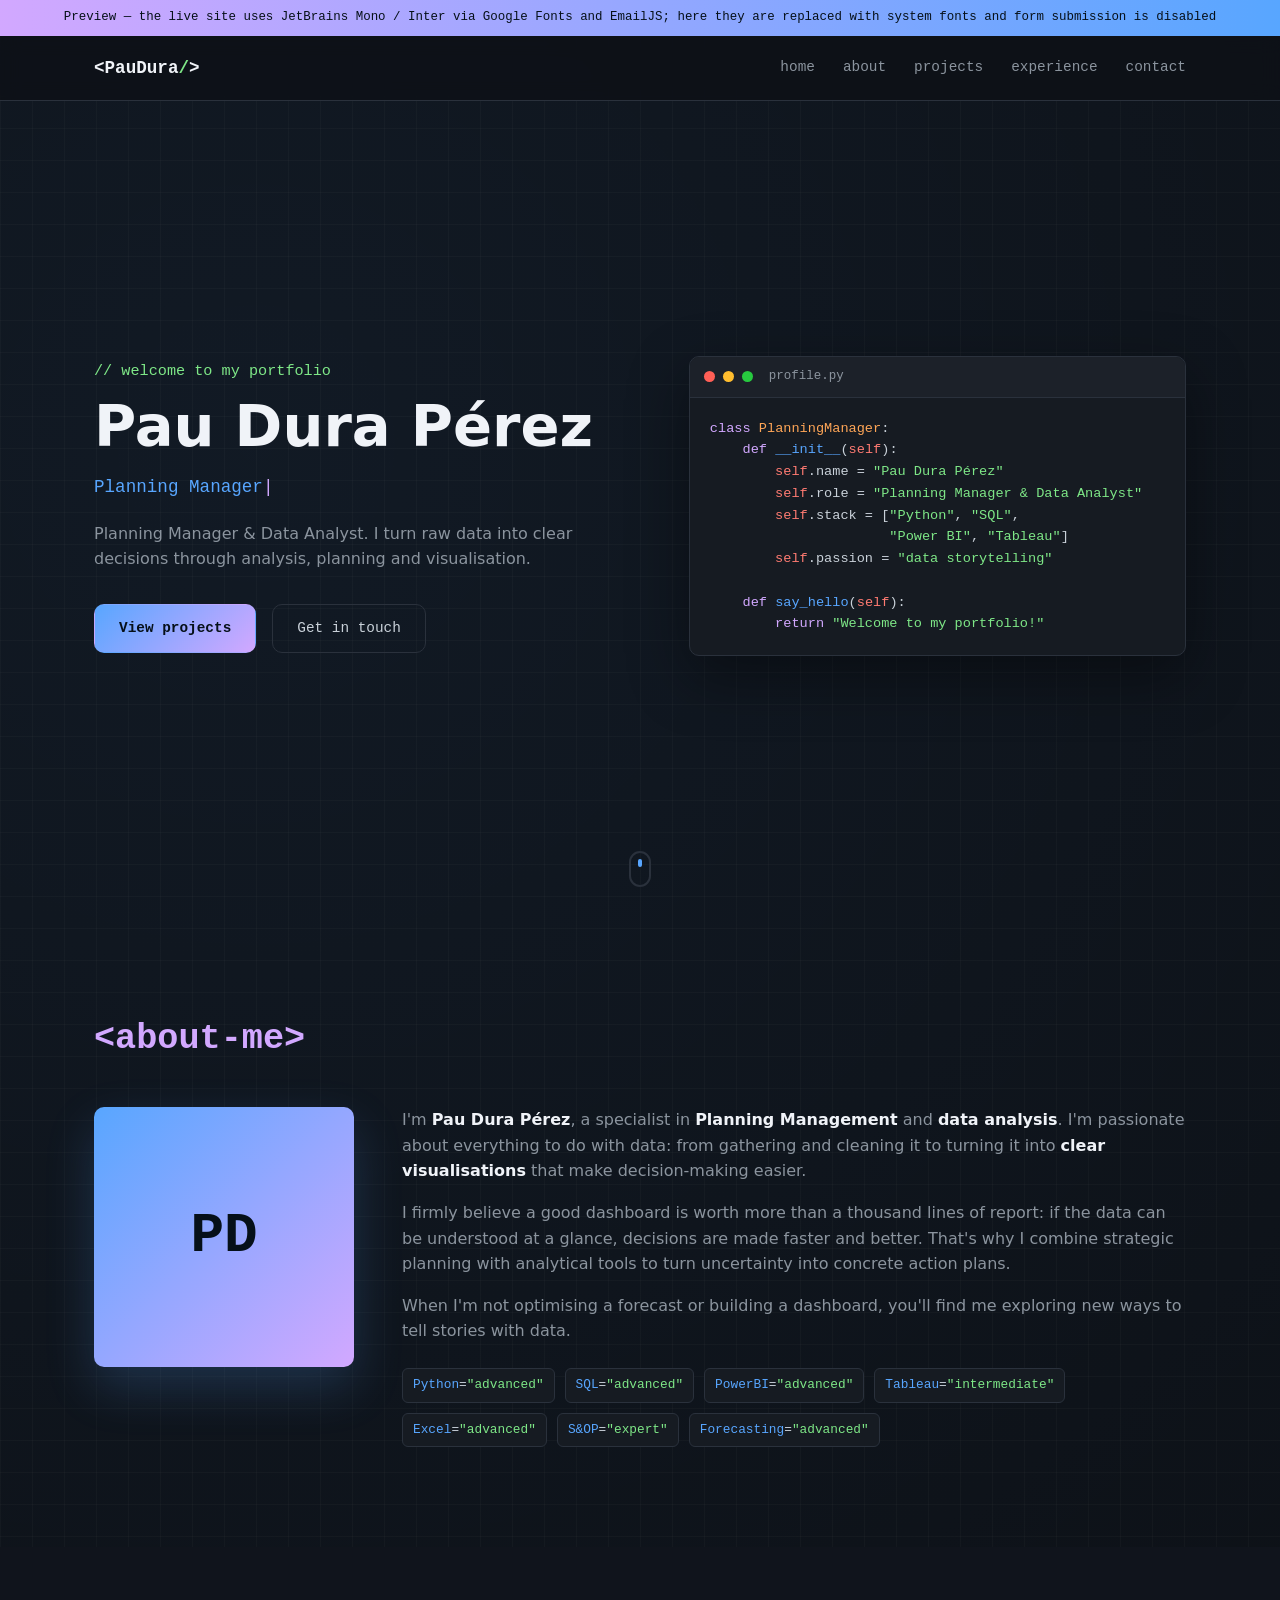
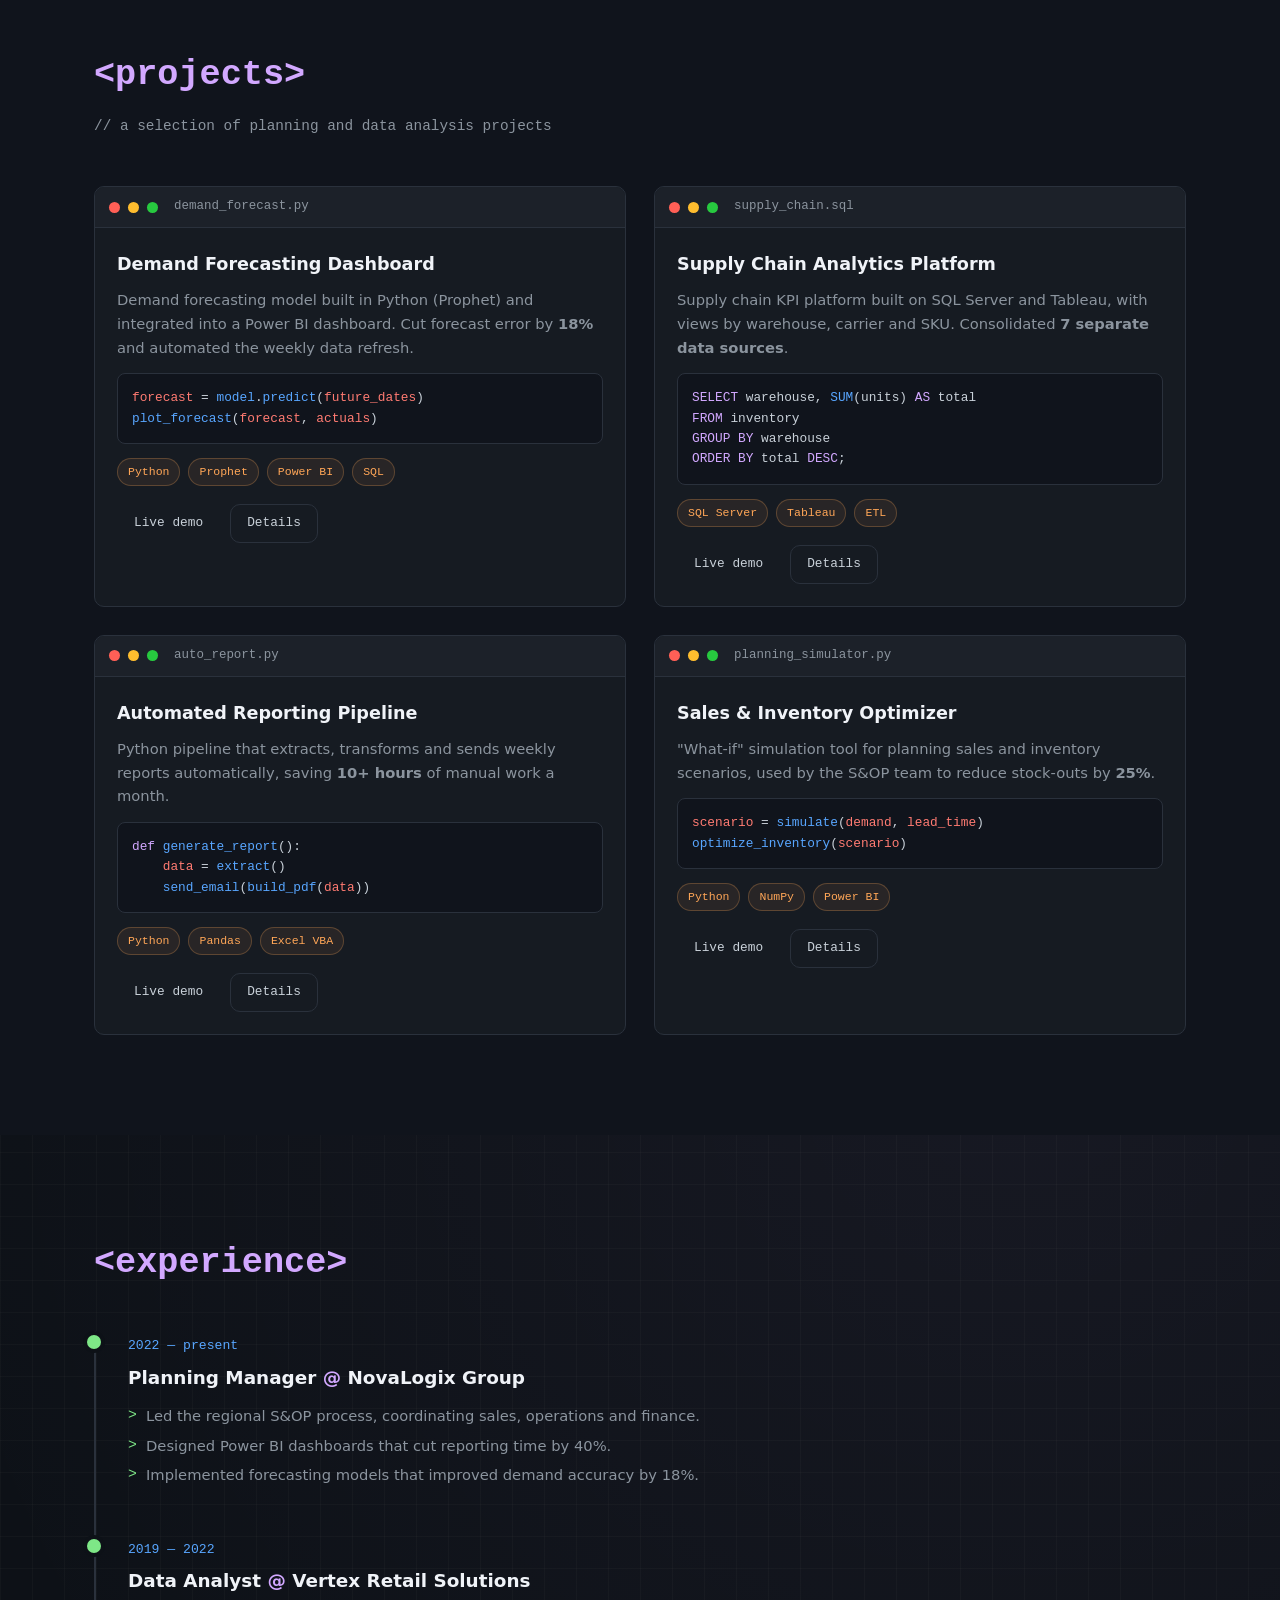
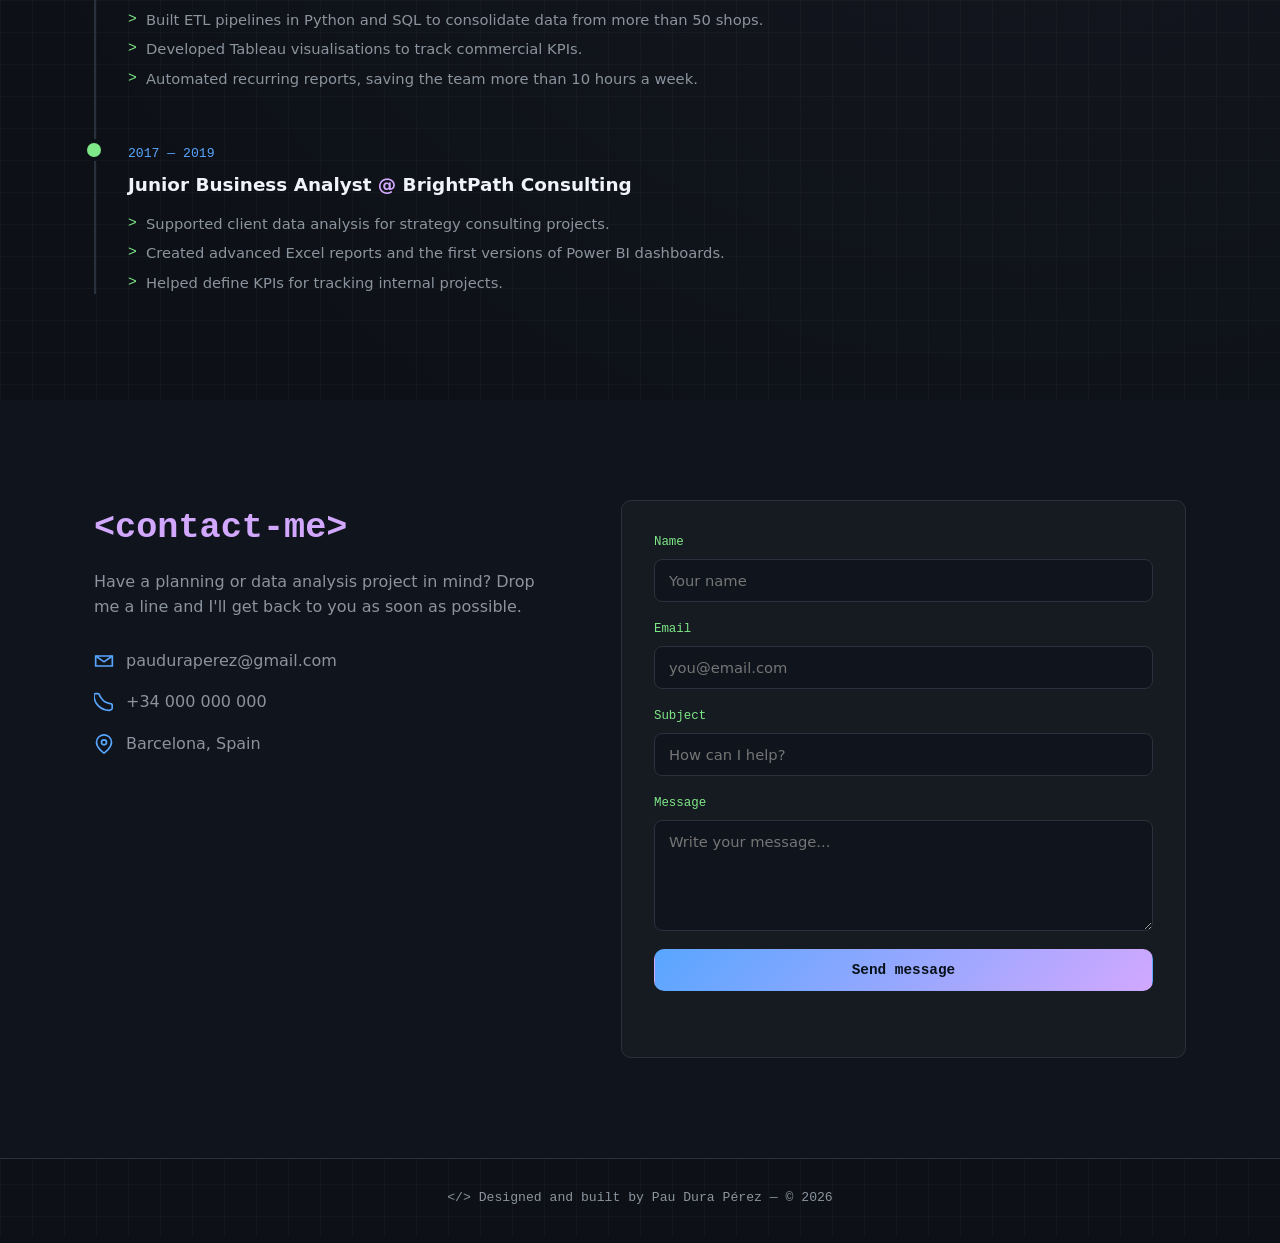
==== index.html @ 6ec95c71 "Primera versión del portfolio" ====
<!doctype html>
<html lang="en-GB">
<head>
<meta charset="utf-8">
<meta name="viewport" content="width=device-width, initial-scale=1.0">
<title>Pau Dura Pérez — Planning Manager & Data Analyst</title>
<link rel="stylesheet" href="styles.css">
</head>
<body>

<div class="preview-banner">Preview — the live site uses JetBrains Mono / Inter via Google Fonts and EmailJS; here they are replaced with system fonts and form submission is disabled</div>

<!-- NAV -->
<header class="navbar">
  <div class="container navbar__inner">
    <a href="#home" class="logo">&lt;PauDura<span class="accent">/</span>&gt;</a>
    <nav class="nav-links" id="navLinks">
      <a href="#home">home</a>
      <a href="#about">about</a>
      <a href="#projects">projects</a>
      <a href="#experience">experience</a>
      <a href="#contact">contact</a>
    </nav>
    <button class="nav-toggle" id="navToggle" aria-label="Open menu">
      <span></span><span></span><span></span>
    </button>
  </div>
</header>

<!-- HERO -->
<section id="home" class="hero">
  <div class="container hero__inner">
    <div class="hero__text">
      <p class="hero__pretitle">// welcome to my portfolio</p>
      <h1 class="hero__title">Pau Dura Pérez</h1>
      <p class="hero__subtitle">
        <span class="typed" id="typedText"></span><span class="cursor">|</span>
      </p>
      <p class="hero__description">
        Planning Manager &amp; Data Analyst. I turn raw data into clear decisions
        through analysis, planning and visualisation.
      </p>
      <div class="hero__cta">
        <a href="#projects" class="btn btn--primary">View projects</a>
        <a href="#contact" class="btn btn--ghost">Get in touch</a>
      </div>
    </div>

    <div class="hero__terminal">
      <div class="terminal">
        <div class="terminal__bar">
          <span class="dot dot--red"></span>
          <span class="dot dot--yellow"></span>
          <span class="dot dot--green"></span>
          <span class="terminal__title">profile.py</span>
        </div>
        <pre class="terminal__body"><code><span class="tok-key">class</span> <span class="tok-class">PlanningManager</span>:
    <span class="tok-key">def</span> <span class="tok-fn">__init__</span>(<span class="tok-var">self</span>):
        <span class="tok-var">self</span>.name = <span class="tok-str">"Pau Dura Pérez"</span>
        <span class="tok-var">self</span>.role = <span class="tok-str">"Planning Manager & Data Analyst"</span>
        <span class="tok-var">self</span>.stack = [<span class="tok-str">"Python"</span>, <span class="tok-str">"SQL"</span>,
                      <span class="tok-str">"Power BI"</span>, <span class="tok-str">"Tableau"</span>]
        <span class="tok-var">self</span>.passion = <span class="tok-str">"data storytelling"</span>

    <span class="tok-key">def</span> <span class="tok-fn">say_hello</span>(<span class="tok-var">self</span>):
        <span class="tok-key">return</span> <span class="tok-str">"Welcome to my portfolio!"</span></code></pre>
      </div>
    </div>
  </div>
  <a href="#about" class="scroll-hint" aria-label="Scroll down">
    <span></span>
  </a>
</section>

<!-- ABOUT -->
<section id="about" class="section">
  <div class="container">
    <h2 class="section__title"><span class="tag">&lt;about-me&gt;</span></h2>

    <div class="about__grid">
      <div class="about__avatar">
        <div class="avatar-card">
          <span class="avatar-initials">PD</span>
        </div>
      </div>

      <div class="about__content">
        <p>
          I'm <strong>Pau Dura Pérez</strong>, a specialist in <strong>Planning Management</strong> and
          <strong>data analysis</strong>. I'm passionate about everything to do with data: from
          gathering and cleaning it to turning it into <strong>clear visualisations</strong>
          that make decision-making easier.
        </p>
        <p>
          I firmly believe a good dashboard is worth more than a thousand lines of report: if the data
          can be understood at a glance, decisions are made faster and better. That's why I combine
          strategic planning with analytical tools to turn uncertainty into
          concrete action plans.
        </p>
        <p>
          When I'm not optimising a forecast or building a dashboard, you'll find me
          exploring new ways to tell stories with data.
        </p>

        <div class="skills">
          <span class="skill-tag"><span class="skill-key">Python</span>=<span class="skill-val">"advanced"</span></span>
          <span class="skill-tag"><span class="skill-key">SQL</span>=<span class="skill-val">"advanced"</span></span>
          <span class="skill-tag"><span class="skill-key">PowerBI</span>=<span class="skill-val">"advanced"</span></span>
          <span class="skill-tag"><span class="skill-key">Tableau</span>=<span class="skill-val">"intermediate"</span></span>
          <span class="skill-tag"><span class="skill-key">Excel</span>=<span class="skill-val">"advanced"</span></span>
          <span class="skill-tag"><span class="skill-key">S&amp;OP</span>=<span class="skill-val">"expert"</span></span>
          <span class="skill-tag"><span class="skill-key">Forecasting</span>=<span class="skill-val">"advanced"</span></span>
        </div>
      </div>
    </div>
  </div>
</section>

<!-- PROJECTS -->
<section id="projects" class="section section--alt">
  <div class="container">
    <h2 class="section__title"><span class="tag">&lt;projects&gt;</span></h2>
    <p class="section__subtitle">// a selection of planning and data analysis projects</p>

    <div class="projects__grid">

      <article class="project-card">
        <div class="terminal__bar">
          <span class="dot dot--red"></span><span class="dot dot--yellow"></span><span class="dot dot--green"></span>
          <span class="terminal__title">demand_forecast.py</span>
        </div>
        <div class="project-card__body">
          <h3>Demand Forecasting Dashboard</h3>
          <p>
            Demand forecasting model built in Python (Prophet) and integrated into a Power BI dashboard.
            Cut forecast error by <strong>18%</strong> and automated the weekly data refresh.
          </p>
          <pre class="code-snippet"><code><span class="tok-var">forecast</span> = <span class="tok-fn">model</span>.<span class="tok-fn">predict</span>(<span class="tok-var">future_dates</span>)
<span class="tok-fn">plot_forecast</span>(<span class="tok-var">forecast</span>, <span class="tok-var">actuals</span>)</code></pre>
          <div class="tech-tags">
            <span>Python</span><span>Prophet</span><span>Power BI</span><span>SQL</span>
          </div>
          <div class="project-card__links">
            <a href="#" class="btn btn--small">Live demo</a>
            <a href="#" class="btn btn--small btn--ghost">Details</a>
          </div>
        </div>
      </article>

      <article class="project-card">
        <div class="terminal__bar">
          <span class="dot dot--red"></span><span class="dot dot--yellow"></span><span class="dot dot--green"></span>
          <span class="terminal__title">supply_chain.sql</span>
        </div>
        <div class="project-card__body">
          <h3>Supply Chain Analytics Platform</h3>
          <p>
            Supply chain KPI platform built on SQL Server and Tableau,
            with views by warehouse, carrier and SKU. Consolidated <strong>7 separate data sources</strong>.
          </p>
          <pre class="code-snippet"><code><span class="tok-key">SELECT</span> warehouse, <span class="tok-fn">SUM</span>(units) <span class="tok-key">AS</span> total
<span class="tok-key">FROM</span> inventory
<span class="tok-key">GROUP BY</span> warehouse
<span class="tok-key">ORDER BY</span> total <span class="tok-key">DESC</span>;</code></pre>
          <div class="tech-tags">
            <span>SQL Server</span><span>Tableau</span><span>ETL</span>
          </div>
          <div class="project-card__links">
            <a href="#" class="btn btn--small">Live demo</a>
            <a href="#" class="btn btn--small btn--ghost">Details</a>
          </div>
        </div>
      </article>

      <article class="project-card">
        <div class="terminal__bar">
          <span class="dot dot--red"></span><span class="dot dot--yellow"></span><span class="dot dot--green"></span>
          <span class="terminal__title">auto_report.py</span>
        </div>
        <div class="project-card__body">
          <h3>Automated Reporting Pipeline</h3>
          <p>
            Python pipeline that extracts, transforms and sends weekly reports automatically,
            saving <strong>10+ hours</strong> of manual work a month.
          </p>
          <pre class="code-snippet"><code><span class="tok-key">def</span> <span class="tok-fn">generate_report</span>():
    <span class="tok-var">data</span> = <span class="tok-fn">extract</span>()
    <span class="tok-fn">send_email</span>(<span class="tok-fn">build_pdf</span>(<span class="tok-var">data</span>))</code></pre>
          <div class="tech-tags">
            <span>Python</span><span>Pandas</span><span>Excel VBA</span>
          </div>
          <div class="project-card__links">
            <a href="#" class="btn btn--small">Live demo</a>
            <a href="#" class="btn btn--small btn--ghost">Details</a>
          </div>
        </div>
      </article>

      <article class="project-card">
        <div class="terminal__bar">
          <span class="dot dot--red"></span><span class="dot dot--yellow"></span><span class="dot dot--green"></span>
          <span class="terminal__title">planning_simulator.py</span>
        </div>
        <div class="project-card__body">
          <h3>Sales &amp; Inventory Optimizer</h3>
          <p>
            "What-if" simulation tool for planning sales and inventory scenarios,
            used by the S&amp;OP team to reduce stock-outs by <strong>25%</strong>.
          </p>
          <pre class="code-snippet"><code><span class="tok-var">scenario</span> = <span class="tok-fn">simulate</span>(<span class="tok-var">demand</span>, <span class="tok-var">lead_time</span>)
<span class="tok-fn">optimize_inventory</span>(<span class="tok-var">scenario</span>)</code></pre>
          <div class="tech-tags">
            <span>Python</span><span>NumPy</span><span>Power BI</span>
          </div>
          <div class="project-card__links">
            <a href="#" class="btn btn--small">Live demo</a>
            <a href="#" class="btn btn--small btn--ghost">Details</a>
          </div>
        </div>
      </article>

    </div>
  </div>
</section>

<!-- EXPERIENCE -->
<section id="experience" class="section">
  <div class="container">
    <h2 class="section__title"><span class="tag">&lt;experience&gt;</span></h2>

    <div class="timeline">

      <div class="timeline__item">
        <div class="timeline__dot"></div>
        <div class="timeline__content">
          <span class="timeline__date">2022 — present</span>
          <h3>Planning Manager <span class="at">@</span> NovaLogix Group</h3>
          <ul>
            <li>Led the regional S&amp;OP process, coordinating sales, operations and finance.</li>
            <li>Designed Power BI dashboards that cut reporting time by 40%.</li>
            <li>Implemented forecasting models that improved demand accuracy by 18%.</li>
          </ul>
        </div>
      </div>

      <div class="timeline__item">
        <div class="timeline__dot"></div>
        <div class="timeline__content">
          <span class="timeline__date">2019 — 2022</span>
          <h3>Data Analyst <span class="at">@</span> Vertex Retail Solutions</h3>
          <ul>
            <li>Built ETL pipelines in Python and SQL to consolidate data from more than 50 shops.</li>
            <li>Developed Tableau visualisations to track commercial KPIs.</li>
            <li>Automated recurring reports, saving the team more than 10 hours a week.</li>
          </ul>
        </div>
      </div>

      <div class="timeline__item">
        <div class="timeline__dot"></div>
        <div class="timeline__content">
          <span class="timeline__date">2017 — 2019</span>
          <h3>Junior Business Analyst <span class="at">@</span> BrightPath Consulting</h3>
          <ul>
            <li>Supported client data analysis for strategy consulting projects.</li>
            <li>Created advanced Excel reports and the first versions of Power BI dashboards.</li>
            <li>Helped define KPIs for tracking internal projects.</li>
          </ul>
        </div>
      </div>

    </div>
  </div>
</section>

<!-- CONTACT -->
<section id="contact" class="section section--alt">
  <div class="container contact__inner">
    <div class="contact__info">
      <h2 class="section__title"><span class="tag">&lt;contact-me&gt;</span></h2>
      <p>
        Have a planning or data analysis project in mind?
        Drop me a line and I'll get back to you as soon as possible.
      </p>
      <ul class="contact__list">
        <li>
          <svg width="20" height="20" viewBox="0 0 24 24" fill="none" stroke="currentColor" stroke-width="2"><path d="M4 4h16v16H4z" opacity="0"/><path d="M22 6l-10 7L2 6"/><path d="M2 6h20v12H2z"/></svg>
          <a href="mailto:pauduraperez@gmail.com">pauduraperez@gmail.com</a>
        </li>
        <li>
          <svg width="20" height="20" viewBox="0 0 24 24" fill="none" stroke="currentColor" stroke-width="2"><path d="M20.84 21a2 2 0 0 0 1-1.72V16a2 2 0 0 0-2-2h-.09a16 16 0 0 1-6.16-1.9 16 16 0 0 1-5-5A16 16 0 0 1 6.7 4.2 2 2 0 0 0 4.72 2H2a2 2 0 0 0-2 2c0 9.94 8.06 18 18 18a1.68 1.68 0 0 0 .84-.14z"/></svg>
          <span>+34 000 000 000</span>
        </li>
        <li>
          <svg width="20" height="20" viewBox="0 0 24 24" fill="none" stroke="currentColor" stroke-width="2"><path d="M21 10c0 7-9 13-9 13s-9-6-9-13a9 9 0 1 1 18 0z"/><circle cx="12" cy="10" r="3"/></svg>
          <span>Barcelona, Spain</span>
        </li>
      </ul>
    </div>

    <form id="contactForm" class="contact__form">
      <div class="form-group">
        <label for="name">Name</label>
        <input type="text" id="name" name="name" placeholder="Your name" required>
      </div>
      <div class="form-group">
        <label for="email">Email</label>
        <input type="email" id="email" name="email" placeholder="you@email.com" required>
      </div>
      <div class="form-group">
        <label for="subject">Subject</label>
        <input type="text" id="subject" name="subject" placeholder="How can I help?" required>
      </div>
      <div class="form-group">
        <label for="message">Message</label>
        <textarea id="message" name="message" rows="5" placeholder="Write your message..." required></textarea>
      </div>
      <button type="submit" class="btn btn--primary" id="submitBtn">Send message</button>
      <p class="form-status" id="formStatus"></p>
    </form>
  </div>
</section>

<footer class="footer">
  <div class="container">
    <p>&lt;/&gt; Designed and built by Pau Dura Pérez — © 2026</p>
  </div>
</footer>

<script>
// Mobile nav toggle
const navToggle = document.getElementById("navToggle");
const navLinks = document.getElementById("navLinks");
navToggle.addEventListener("click", () => navLinks.classList.toggle("open"));
navLinks.querySelectorAll("a").forEach((link) => {
  link.addEventListener("click", () => navLinks.classList.remove("open"));
});

// Hero typing animation
const typedEl = document.getElementById("typedText");
const phrases = ["Planning Manager", "Data Analyst", "Data Storyteller", "Forecast Enthusiast"];
let phraseIndex = 0, charIndex = 0, deleting = false;
function typeLoop() {
  const current = phrases[phraseIndex];
  if (!deleting) {
    charIndex++;
    typedEl.textContent = current.slice(0, charIndex);
    if (charIndex === current.length) { deleting = true; setTimeout(typeLoop, 1400); return; }
  } else {
    charIndex--;
    typedEl.textContent = current.slice(0, charIndex);
    if (charIndex === 0) { deleting = false; phraseIndex = (phraseIndex + 1) % phrases.length; }
  }
  setTimeout(typeLoop, deleting ? 40 : 80);
}
typeLoop();

// Scroll reveal
const revealTargets = document.querySelectorAll(".section, .project-card, .timeline__item");
revealTargets.forEach((el) => {
  el.style.opacity = "0";
  el.style.transform = "translateY(24px)";
  el.style.transition = "opacity 0.6s ease, transform 0.6s ease";
});
const observer = new IntersectionObserver((entries) => {
  entries.forEach((entry) => {
    if (entry.isIntersecting) {
      entry.target.style.opacity = "1";
      entry.target.style.transform = "translateY(0)";
      observer.unobserve(entry.target);
    }
  });
}, { threshold: 0.15 });
revealTargets.forEach((el) => observer.observe(el));

// Contact form (demo only — real site sends via EmailJS)
const contactForm = document.getElementById("contactForm");
const formStatus = document.getElementById("formStatus");
contactForm.addEventListener("submit", (event) => {
  event.preventDefault();
  formStatus.textContent = "This is only a preview — the live site sends messages via EmailJS.";
  formStatus.className = "form-status sending";
});
</script>

</body></html>
---- styles.css ----
/* ==========================================================================
   Variables
   ========================================================================== */
:root {
  --bg: #0d1117;
  --bg-alt: #10141c;
  --surface: #161b22;
  --surface-2: #1c2129;
  --border: #2a313c;
  --text: #c9d1d9;
  --text-dim: #8b949e;
  --text-bright: #f0f3f8;

  --accent-green: #7ee787;
  --accent-blue: #58a6ff;
  --accent-purple: #d2a8ff;
  --accent-orange: #ffa657;
  --accent-red: #ff7b72;

  --font-mono: ui-monospace, 'SFMono-Regular', 'Cascadia Code', Consolas, 'Liberation Mono', monospace;
  --font-sans: -apple-system, 'Segoe UI', system-ui, Roboto, sans-serif;

  --radius: 10px;
  --max-width: 1140px;
}

/* ==========================================================================
   Reset & base
   ========================================================================== */
* { margin: 0; padding: 0; box-sizing: border-box; }

html { scroll-behavior: smooth; }

body {
  background-color: var(--bg);
  background-image:
    radial-gradient(circle at 20% 10%, rgba(88, 166, 255, 0.06), transparent 40%),
    radial-gradient(circle at 80% 60%, rgba(210, 168, 255, 0.05), transparent 40%),
    linear-gradient(rgba(255,255,255,0.025) 1px, transparent 1px),
    linear-gradient(90deg, rgba(255,255,255,0.025) 1px, transparent 1px);
  background-size: auto, auto, 32px 32px, 32px 32px;
  color: var(--text);
  font-family: var(--font-sans);
  line-height: 1.6;
  overflow-x: hidden;
}

.container {
  width: 100%;
  max-width: var(--max-width);
  margin: 0 auto;
  padding: 0 24px;
}

a { color: inherit; text-decoration: none; }
ul { list-style: none; }
img { max-width: 100%; display: block; }

::selection { background: var(--accent-blue); color: #061019; }

/* ==========================================================================
   Buttons & tags
   ========================================================================== */
.btn {
  display: inline-block;
  font-family: var(--font-mono);
  font-size: 0.9rem;
  padding: 12px 24px;
  border-radius: var(--radius);
  border: 1px solid transparent;
  cursor: pointer;
  transition: transform 0.15s ease, box-shadow 0.15s ease, background 0.15s ease;
}

.btn--primary {
  background: linear-gradient(135deg, var(--accent-blue), var(--accent-purple));
  color: #061019;
  font-weight: 600;
}
.btn--primary:hover { transform: translateY(-2px); box-shadow: 0 8px 24px rgba(88,166,255,0.25); }

.btn--ghost {
  background: transparent;
  border-color: var(--border);
  color: var(--text);
}
.btn--ghost:hover { border-color: var(--accent-blue); color: var(--accent-blue); }

.btn--small { padding: 8px 16px; font-size: 0.8rem; }

.tag {
  color: var(--accent-purple);
}

/* ==========================================================================
   Navbar
   ========================================================================== */
.navbar {
  position: sticky;
  top: 0;
  z-index: 100;
  background: rgba(13, 17, 23, 0.85);
  backdrop-filter: blur(10px);
  border-bottom: 1px solid var(--border);
}

.navbar__inner {
  display: flex;
  align-items: center;
  justify-content: space-between;
  height: 64px;
}

.logo {
  font-family: var(--font-mono);
  font-weight: 700;
  font-size: 1.1rem;
  color: var(--text-bright);
}
.logo .accent { color: var(--accent-green); }

.nav-links {
  display: flex;
  gap: 28px;
  font-family: var(--font-mono);
  font-size: 0.9rem;
}
.nav-links a { color: var(--text-dim); transition: color 0.15s; }
.nav-links a:hover { color: var(--accent-blue); }

.nav-toggle {
  display: none;
  flex-direction: column;
  gap: 5px;
  background: none;
  border: none;
  cursor: pointer;
}
.nav-toggle span {
  width: 24px; height: 2px;
  background: var(--text);
  border-radius: 2px;
}

/* ==========================================================================
   Hero
   ========================================================================== */
.hero {
  min-height: 90vh;
  display: flex;
  align-items: center;
  position: relative;
  padding: 60px 0;
}

.hero__inner {
  display: grid;
  grid-template-columns: 1.1fr 1fr;
  gap: 48px;
  align-items: center;
}

.hero__pretitle {
  font-family: var(--font-mono);
  color: var(--accent-green);
  margin-bottom: 12px;
  font-size: 0.95rem;
}

.hero__title {
  font-size: clamp(2.4rem, 5vw, 3.6rem);
  font-weight: 800;
  color: var(--text-bright);
  line-height: 1.1;
  margin-bottom: 14px;
  text-wrap: balance;
}

.hero__subtitle {
  font-family: var(--font-mono);
  color: var(--accent-blue);
  font-size: 1.1rem;
  min-height: 1.6em;
  margin-bottom: 20px;
}
.cursor {
  display: inline-block;
  animation: blink 1s step-end infinite;
  color: var(--accent-purple);
}
@keyframes blink { 50% { opacity: 0; } }

.hero__description {
  color: var(--text-dim);
  max-width: 480px;
  margin-bottom: 32px;
}

.hero__cta { display: flex; gap: 16px; flex-wrap: wrap; }

.terminal {
  background: var(--surface);
  border: 1px solid var(--border);
  border-radius: var(--radius);
  overflow: hidden;
  box-shadow: 0 20px 60px rgba(0,0,0,0.4);
}

.terminal__bar {
  display: flex;
  align-items: center;
  gap: 8px;
  padding: 10px 14px;
  background: var(--surface-2);
  border-bottom: 1px solid var(--border);
}

.dot { width: 11px; height: 11px; border-radius: 50%; }
.dot--red { background: #ff5f56; }
.dot--yellow { background: #ffbd2e; }
.dot--green { background: #27c93f; }

.terminal__title {
  margin-left: 8px;
  font-family: var(--font-mono);
  font-size: 0.78rem;
  color: var(--text-dim);
}

.terminal__body, .code-snippet {
  font-family: var(--font-mono);
  font-size: 0.85rem;
  padding: 20px;
  overflow-x: auto;
  color: var(--text);
}
.code-snippet {
  background: var(--bg-alt);
  border: 1px solid var(--border);
  border-radius: 8px;
  padding: 14px;
  margin: 14px 0;
  font-size: 0.8rem;
}

.tok-key { color: var(--accent-purple); }
.tok-class { color: var(--accent-orange); }
.tok-fn { color: var(--accent-blue); }
.tok-var { color: var(--accent-red); }
.tok-str { color: var(--accent-green); }

.scroll-hint {
  position: absolute;
  bottom: 24px;
  left: 50%;
  transform: translateX(-50%);
}
.scroll-hint span {
  display: block;
  width: 22px; height: 36px;
  border: 2px solid var(--border);
  border-radius: 12px;
  position: relative;
}
.scroll-hint span::after {
  content: '';
  position: absolute;
  top: 6px; left: 50%;
  width: 4px; height: 8px;
  background: var(--accent-blue);
  border-radius: 2px;
  transform: translateX(-50%);
  animation: scrollDown 1.6s ease-in-out infinite;
}
@keyframes scrollDown {
  0% { top: 6px; opacity: 1; }
  70% { top: 18px; opacity: 0; }
  100% { top: 6px; opacity: 0; }
}

/* ==========================================================================
   Sections (generic)
   ========================================================================== */
.section { padding: 100px 0; }
.section--alt { background: var(--bg-alt); }

.section__title {
  font-family: var(--font-mono);
  font-size: clamp(1.6rem, 3vw, 2.2rem);
  color: var(--text-bright);
  margin-bottom: 12px;
}
.section__subtitle {
  font-family: var(--font-mono);
  color: var(--text-dim);
  margin-bottom: 48px;
  font-size: 0.9rem;
}

/* ==========================================================================
   About
   ========================================================================== */
.about__grid {
  display: grid;
  grid-template-columns: 260px 1fr;
  gap: 48px;
  align-items: start;
  margin-top: 40px;
}

.avatar-card {
  width: 100%;
  aspect-ratio: 1;
  border-radius: var(--radius);
  background: linear-gradient(135deg, var(--accent-blue), var(--accent-purple));
  display: flex;
  align-items: center;
  justify-content: center;
  box-shadow: 0 20px 50px rgba(88,166,255,0.2);
}
.avatar-initials {
  font-family: var(--font-mono);
  font-size: 3.5rem;
  font-weight: 700;
  color: #061019;
}

.about__content p { margin-bottom: 16px; color: var(--text-dim); }
.about__content strong { color: var(--text-bright); }

.skills {
  display: flex;
  flex-wrap: wrap;
  gap: 10px;
  margin-top: 24px;
}
.skill-tag {
  font-family: var(--font-mono);
  font-size: 0.8rem;
  background: var(--surface);
  border: 1px solid var(--border);
  border-radius: 6px;
  padding: 6px 10px;
}
.skill-key { color: var(--accent-blue); }
.skill-val { color: var(--accent-green); }

/* ==========================================================================
   Projects
   ========================================================================== */
.projects__grid {
  display: grid;
  grid-template-columns: repeat(2, 1fr);
  gap: 28px;
}

.project-card {
  background: var(--surface);
  border: 1px solid var(--border);
  border-radius: var(--radius);
  overflow: hidden;
  transition: transform 0.2s ease, border-color 0.2s ease;
}
.project-card:hover {
  transform: translateY(-4px);
  border-color: var(--accent-blue);
}

.project-card__body { padding: 22px; }
.project-card__body h3 { color: var(--text-bright); margin-bottom: 10px; font-size: 1.1rem; }
.project-card__body p { color: var(--text-dim); font-size: 0.92rem; margin-bottom: 4px; }

.tech-tags {
  display: flex;
  flex-wrap: wrap;
  gap: 8px;
  margin: 14px 0 18px;
}
.tech-tags span {
  font-family: var(--font-mono);
  font-size: 0.72rem;
  color: var(--accent-orange);
  background: rgba(255,166,87,0.08);
  border: 1px solid rgba(255,166,87,0.25);
  border-radius: 20px;
  padding: 4px 10px;
}

.project-card__links { display: flex; gap: 10px; }

/* ==========================================================================
   Experience / timeline
   ========================================================================== */
.timeline {
  position: relative;
  margin-top: 40px;
  padding-left: 32px;
  border-left: 2px solid var(--border);
}

.timeline__item { position: relative; margin-bottom: 48px; }
.timeline__item:last-child { margin-bottom: 0; }

.timeline__dot {
  position: absolute;
  left: -41px;
  top: 4px;
  width: 14px; height: 14px;
  border-radius: 50%;
  background: var(--accent-green);
  box-shadow: 0 0 0 4px var(--bg);
}

.timeline__date {
  font-family: var(--font-mono);
  color: var(--accent-blue);
  font-size: 0.82rem;
}

.timeline__content h3 {
  color: var(--text-bright);
  margin: 6px 0 12px;
  font-size: 1.15rem;
}
.timeline__content .at { color: var(--accent-purple); }

.timeline__content ul { color: var(--text-dim); }
.timeline__content li {
  position: relative;
  padding-left: 18px;
  margin-bottom: 6px;
  font-size: 0.92rem;
}
.timeline__content li::before {
  content: '>';
  position: absolute;
  left: 0;
  color: var(--accent-green);
  font-family: var(--font-mono);
}

/* ==========================================================================
   Contact
   ========================================================================== */
.contact__inner {
  display: grid;
  grid-template-columns: 1fr 1.2fr;
  gap: 56px;
}

.contact__info p { color: var(--text-dim); margin-bottom: 28px; }

.contact__list { display: flex; flex-direction: column; gap: 16px; }
.contact__list li {
  display: flex;
  align-items: center;
  gap: 12px;
  color: var(--text-dim);
}
.contact__list svg { color: var(--accent-blue); flex-shrink: 0; }
.contact__list a:hover { color: var(--accent-blue); }

.contact__form {
  background: var(--surface);
  border: 1px solid var(--border);
  border-radius: var(--radius);
  padding: 32px;
  display: flex;
  flex-direction: column;
  gap: 18px;
}

.form-group { display: flex; flex-direction: column; gap: 6px; }
.form-group label {
  font-family: var(--font-mono);
  font-size: 0.78rem;
  color: var(--accent-green);
}
.form-group input, .form-group textarea {
  background: var(--bg-alt);
  border: 1px solid var(--border);
  border-radius: 8px;
  padding: 12px 14px;
  color: var(--text);
  font-family: var(--font-sans);
  font-size: 0.92rem;
  resize: vertical;
  transition: border-color 0.15s;
}
.form-group input:focus, .form-group textarea:focus {
  outline: none;
  border-color: var(--accent-blue);
}

.form-status {
  font-family: var(--font-mono);
  font-size: 0.82rem;
  min-height: 1.2em;
}
.form-status.success { color: var(--accent-green); }
.form-status.error { color: var(--accent-red); }
.form-status.sending { color: var(--text-dim); }

/* ==========================================================================
   Footer
   ========================================================================== */
.footer {
  border-top: 1px solid var(--border);
  padding: 28px 0;
  text-align: center;
  font-family: var(--font-mono);
  font-size: 0.82rem;
  color: var(--text-dim);
}

/* preview-only banner */
.preview-banner {
  background: linear-gradient(90deg, var(--accent-purple), var(--accent-blue));
  color: #061019;
  font-family: var(--font-mono);
  font-size: 0.78rem;
  text-align: center;
  padding: 8px 16px;
}

/* ==========================================================================
   Responsive
   ========================================================================== */
@media (max-width: 900px) {
  .hero__inner { grid-template-columns: 1fr; }
  .about__grid { grid-template-columns: 1fr; }
  .avatar-card { max-width: 200px; }
  .projects__grid { grid-template-columns: 1fr; }
  .contact__inner { grid-template-columns: 1fr; }
}

@media (max-width: 720px) {
  .nav-links {
    position: absolute;
    top: 64px; left: 0; right: 0;
    background: var(--bg);
    border-bottom: 1px solid var(--border);
    flex-direction: column;
    padding: 20px 24px;
    gap: 16px;
    display: none;
  }
  .nav-links.open { display: flex; }
  .nav-toggle { display: flex; }
}

@media (prefers-reduced-motion: reduce) {
  * { animation-duration: 0.001ms !important; animation-iteration-count: 1 !important; transition-duration: 0.001ms !important; }
}
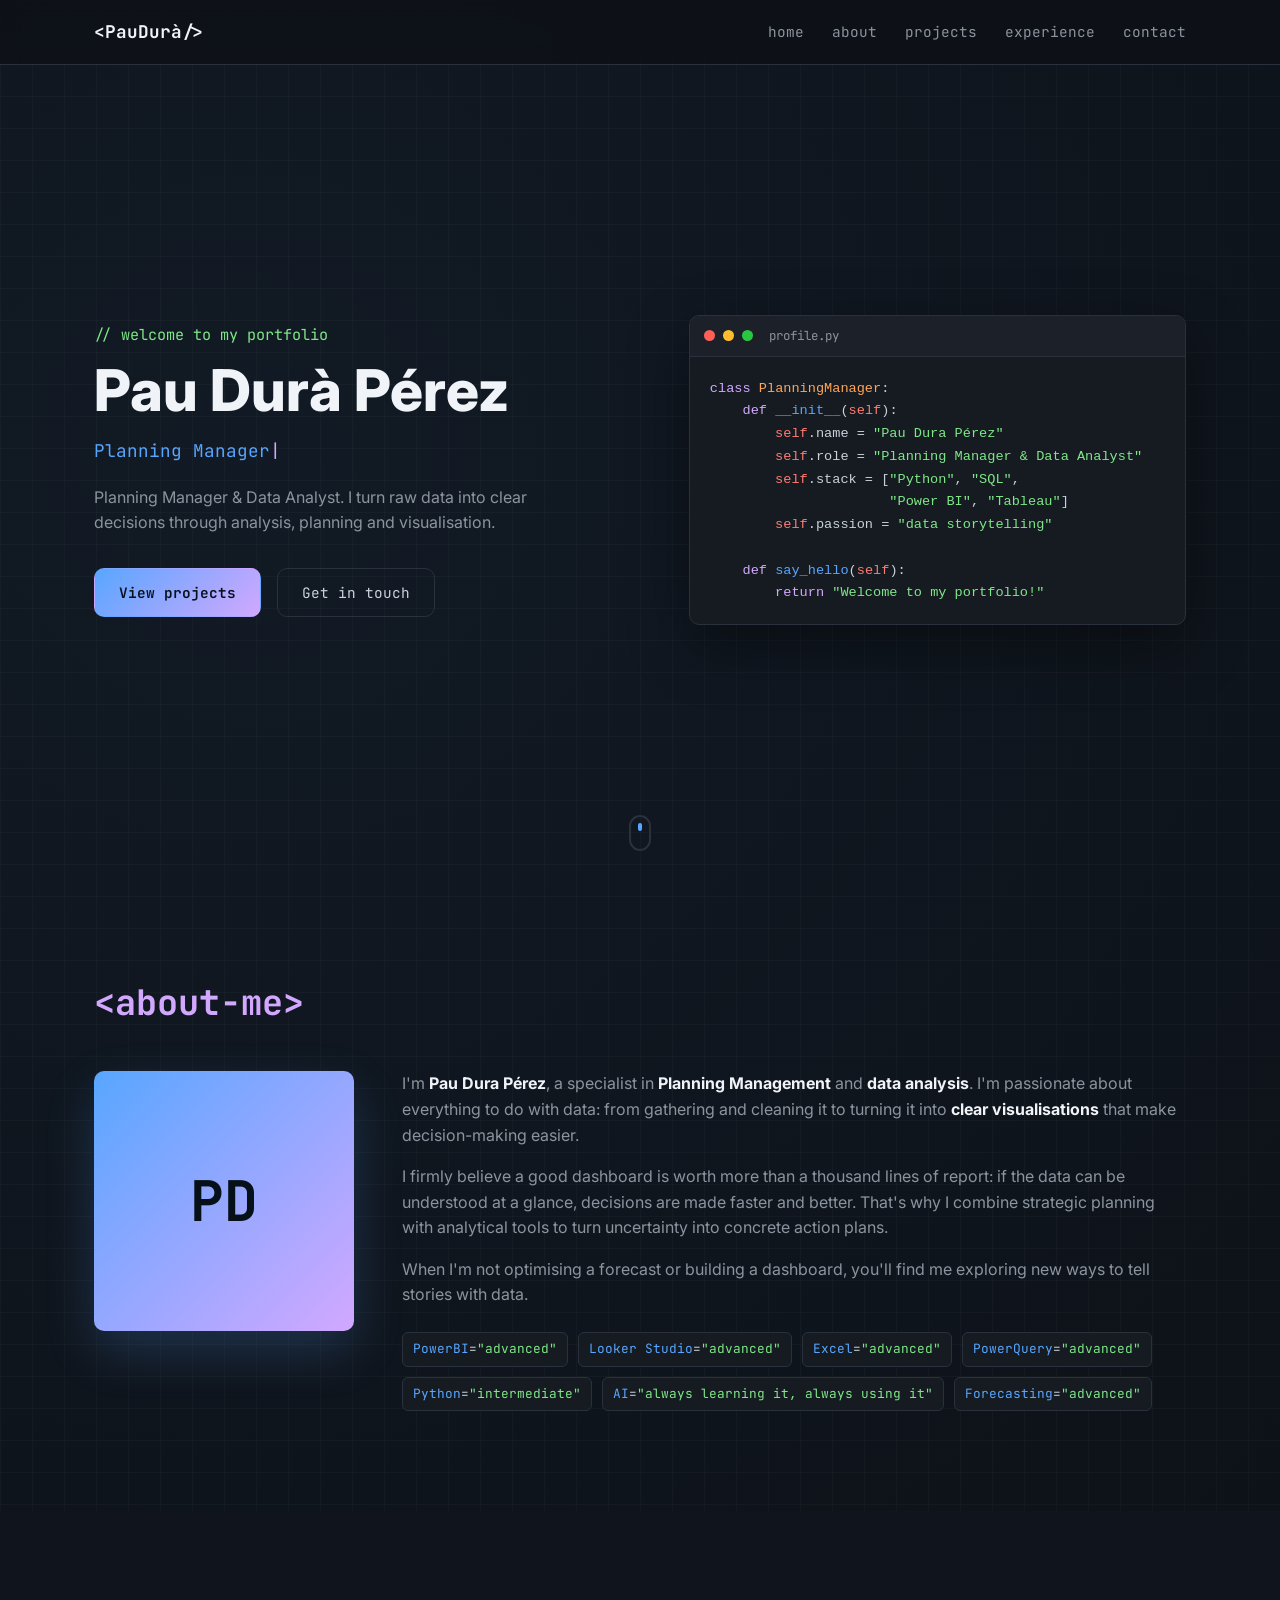
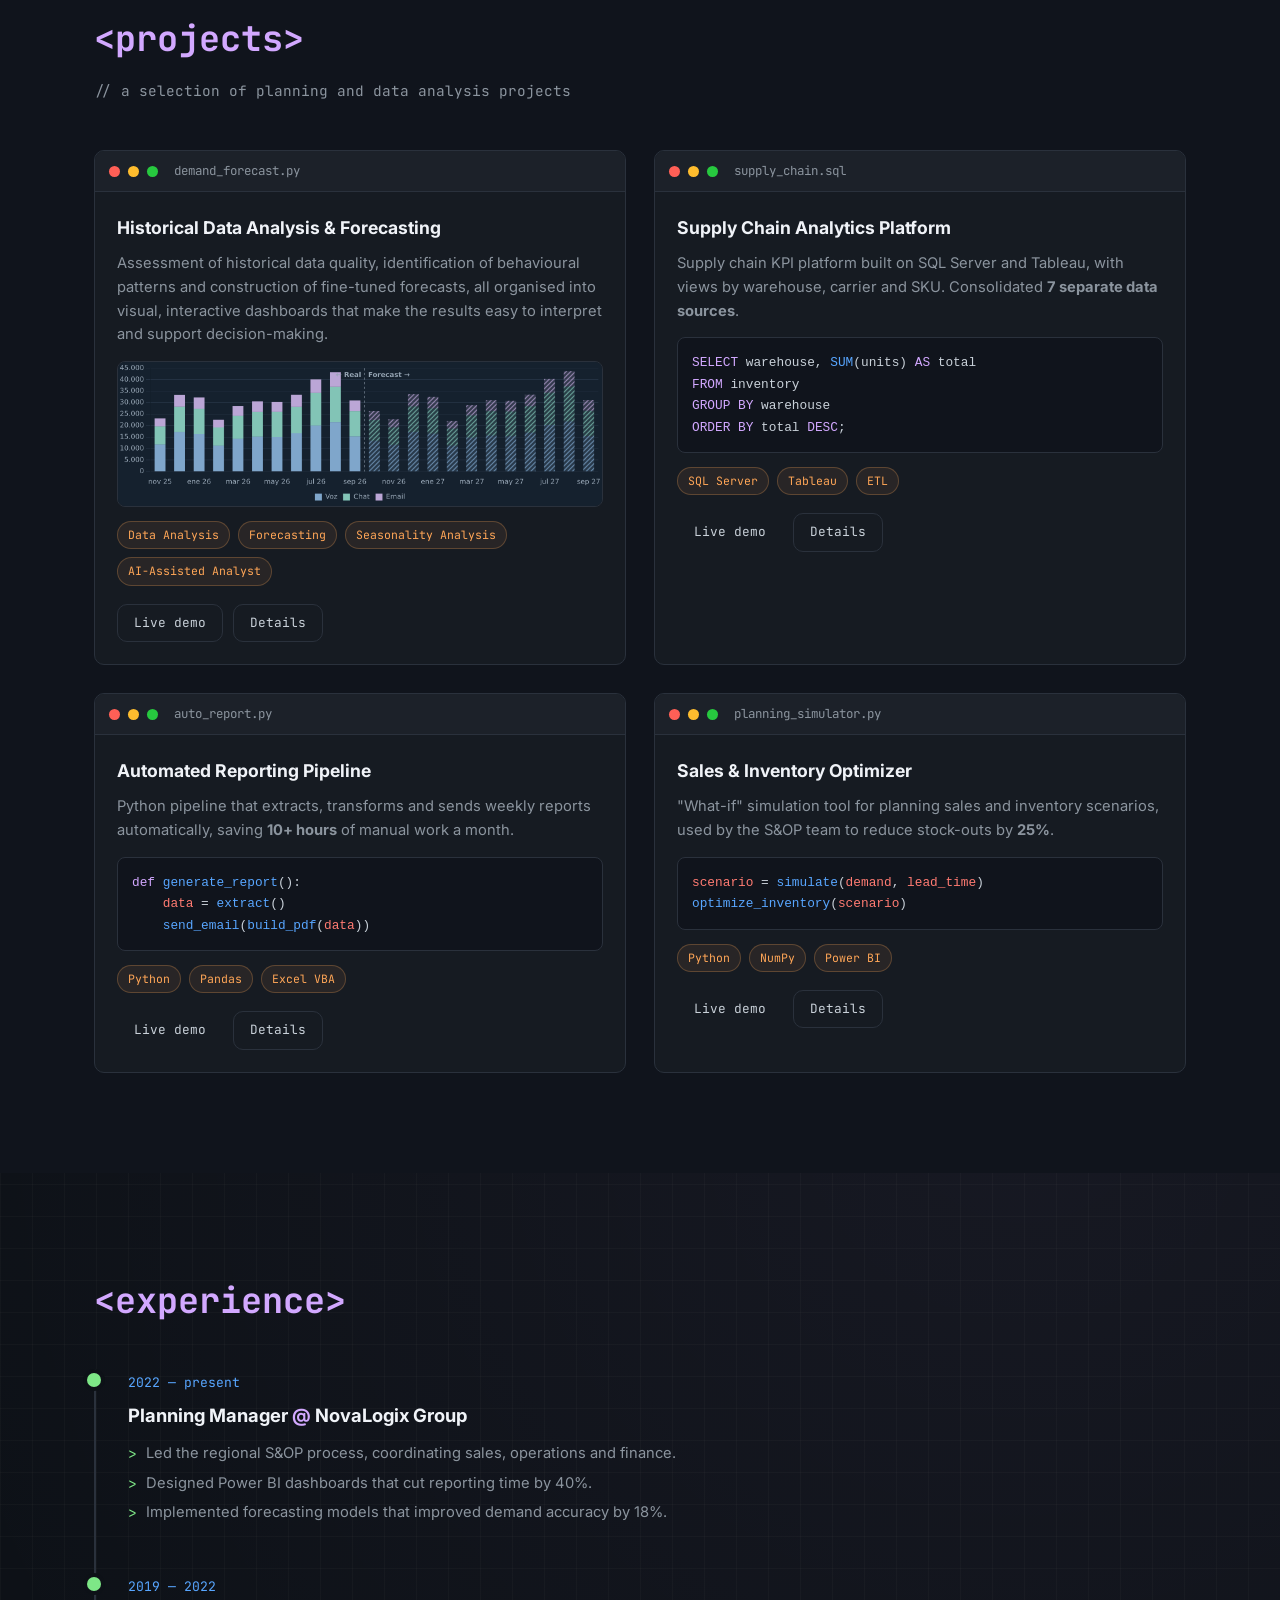
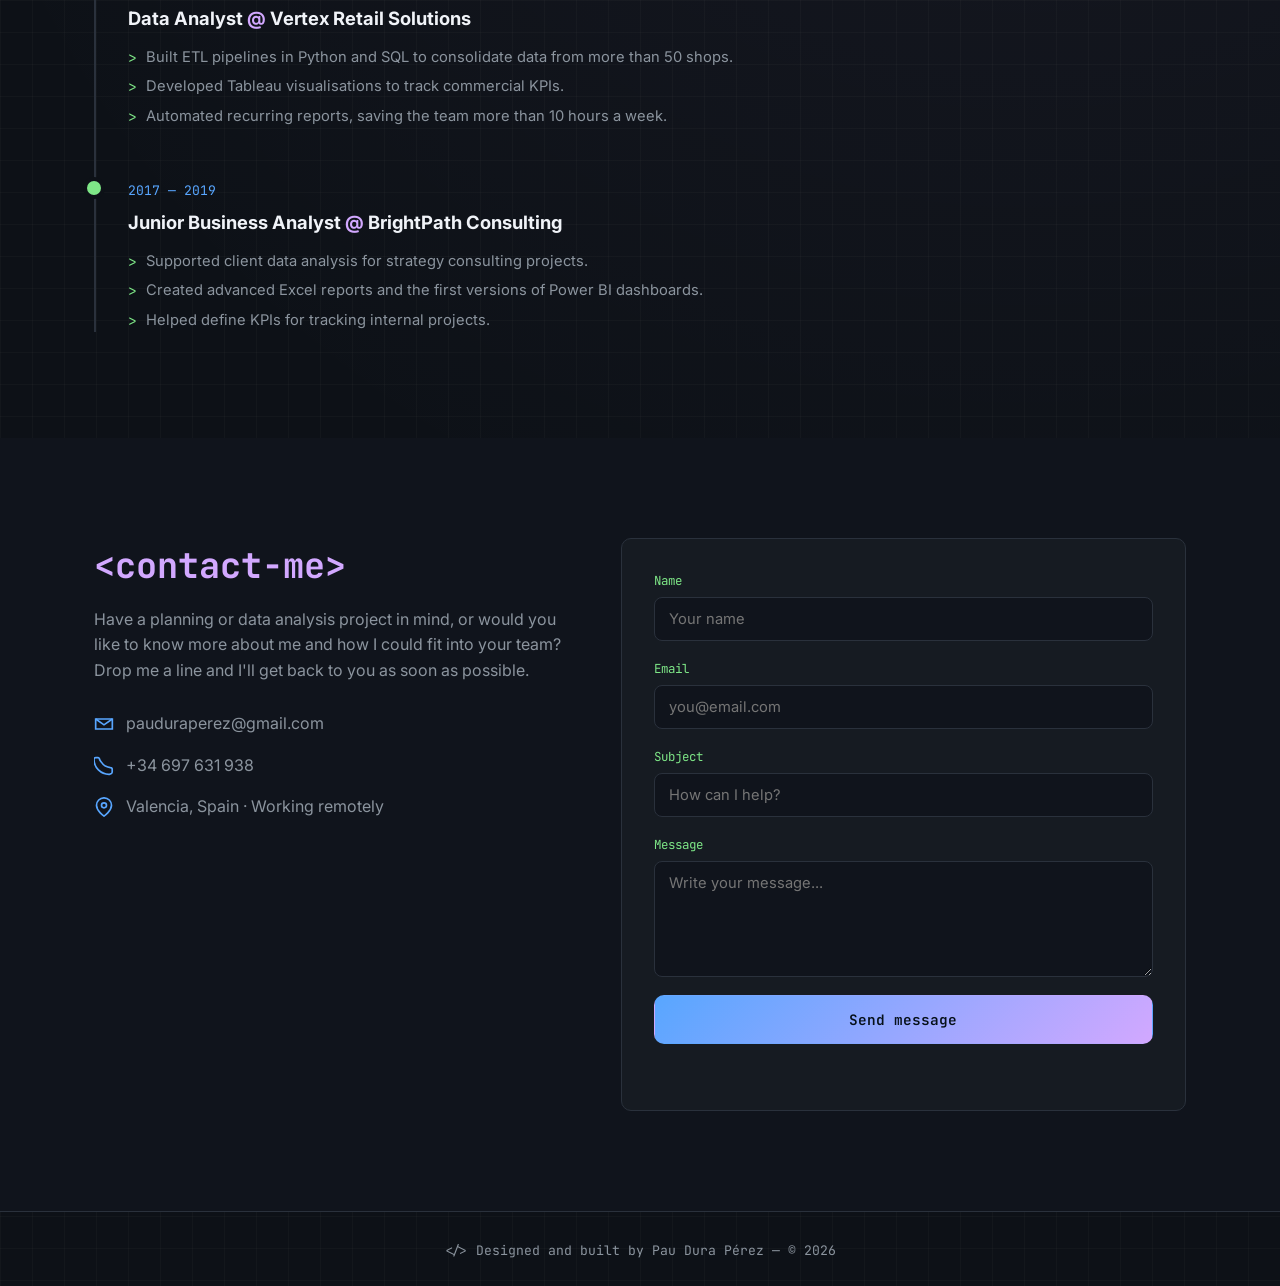
==== commit 8cc121b3: "Añade el proyecto de forecasting y reorganiza el portfolio - Separa el JavaScript en script.js, comp" ====
--- a/index.html
+++ b/index.html
@@ -4,16 +4,17 @@
 <meta charset="utf-8">
 <meta name="viewport" content="width=device-width, initial-scale=1.0">
 <title>Pau Dura Pérez — Planning Manager & Data Analyst</title>
-<link rel="stylesheet" href="styles.css">
+<link rel="preconnect" href="https://fonts.googleapis.com">
+<link rel="preconnect" href="https://fonts.gstatic.com" crossorigin>
+<link rel="stylesheet" href="https://fonts.googleapis.com/css2?family=Inter:wght@400;600;700;800&family=JetBrains+Mono:wght@400;600;700&display=swap">
+<link rel="stylesheet" href="styles.css?v=5">
 </head>
 <body>
-
-<div class="preview-banner">Preview — the live site uses JetBrains Mono / Inter via Google Fonts and EmailJS; here they are replaced with system fonts and form submission is disabled</div>
 
 <!-- NAV -->
 <header class="navbar">
   <div class="container navbar__inner">
-    <a href="#home" class="logo">&lt;PauDura<span class="accent">/</span>&gt;</a>
+    <a href="#home" class="logo">&lt;PauDurà<span class="accent">/</span>&gt;</a>
     <nav class="nav-links" id="navLinks">
       <a href="#home">home</a>
       <a href="#about">about</a>
@@ -32,7 +33,7 @@
   <div class="container hero__inner">
     <div class="hero__text">
       <p class="hero__pretitle">// welcome to my portfolio</p>
-      <h1 class="hero__title">Pau Dura Pérez</h1>
+      <h1 class="hero__title">Pau Durà Pérez</h1>
       <p class="hero__subtitle">
         <span class="typed" id="typedText"></span><span class="cursor">|</span>
       </p>
@@ -103,12 +104,12 @@
         </p>
 
         <div class="skills">
-          <span class="skill-tag"><span class="skill-key">Python</span>=<span class="skill-val">"advanced"</span></span>
-          <span class="skill-tag"><span class="skill-key">SQL</span>=<span class="skill-val">"advanced"</span></span>
           <span class="skill-tag"><span class="skill-key">PowerBI</span>=<span class="skill-val">"advanced"</span></span>
-          <span class="skill-tag"><span class="skill-key">Tableau</span>=<span class="skill-val">"intermediate"</span></span>
+          <span class="skill-tag"><span class="skill-key">Looker Studio</span>=<span class="skill-val">"advanced"</span></span>
           <span class="skill-tag"><span class="skill-key">Excel</span>=<span class="skill-val">"advanced"</span></span>
-          <span class="skill-tag"><span class="skill-key">S&amp;OP</span>=<span class="skill-val">"expert"</span></span>
+          <span class="skill-tag"><span class="skill-key">PowerQuery</span>=<span class="skill-val">"advanced"</span></span>
+          <span class="skill-tag"><span class="skill-key">Python</span>=<span class="skill-val">"intermediate"</span></span>
+          <span class="skill-tag"><span class="skill-key">AI</span>=<span class="skill-val">"always learning it, always using it"</span></span>
           <span class="skill-tag"><span class="skill-key">Forecasting</span>=<span class="skill-val">"advanced"</span></span>
         </div>
       </div>
@@ -130,19 +131,21 @@
           <span class="terminal__title">demand_forecast.py</span>
         </div>
         <div class="project-card__body">
-          <h3>Demand Forecasting Dashboard</h3>
+          <h3>Historical Data Analysis &amp; Forecasting</h3>
           <p>
-            Demand forecasting model built in Python (Prophet) and integrated into a Power BI dashboard.
-            Cut forecast error by <strong>18%</strong> and automated the weekly data refresh.
+            Assessment of historical data quality, identification of behavioural patterns and construction
+            of fine-tuned forecasts, all organised into visual, interactive dashboards that make the results
+            easy to interpret and support decision-making.
           </p>
-          <pre class="code-snippet"><code><span class="tok-var">forecast</span> = <span class="tok-fn">model</span>.<span class="tok-fn">predict</span>(<span class="tok-var">future_dates</span>)
-<span class="tok-fn">plot_forecast</span>(<span class="tok-var">forecast</span>, <span class="tok-var">actuals</span>)</code></pre>
+          <a href="projects/forecasting_liveDemo.html" class="project-card__preview" target="_blank" rel="noopener" aria-label="Open the forecasting dashboard">
+            <img src="projects/img/forecasting_preview.png" alt="Monthly history and forecast chart from the forecasting dashboard" width="838" height="250" loading="lazy">
+          </a>
           <div class="tech-tags">
-            <span>Python</span><span>Prophet</span><span>Power BI</span><span>SQL</span>
+            <span>Data Analysis</span><span>Forecasting</span><span>Seasonality Analysis</span><span>AI-Assisted Analyst</span>
           </div>
           <div class="project-card__links">
-            <a href="#" class="btn btn--small">Live demo</a>
-            <a href="#" class="btn btn--small btn--ghost">Details</a>
+            <a href="projects/forecasting_liveDemo.html" class="btn btn--small btn--ghost" target="_blank" rel="noopener">Live demo</a>
+            <a href="projects/forecasting_moreDetails.html" class="btn btn--small btn--ghost">Details</a>
           </div>
         </div>
       </article>
@@ -279,8 +282,9 @@
     <div class="contact__info">
       <h2 class="section__title"><span class="tag">&lt;contact-me&gt;</span></h2>
       <p>
-        Have a planning or data analysis project in mind?
-        Drop me a line and I'll get back to you as soon as possible.
+        Have a planning or data analysis project in mind, or would you like to know
+        more about me and how I could fit into your team? Drop me a line and
+        I'll get back to you as soon as possible.
       </p>
       <ul class="contact__list">
         <li>
@@ -289,11 +293,11 @@
         </li>
         <li>
           <svg width="20" height="20" viewBox="0 0 24 24" fill="none" stroke="currentColor" stroke-width="2"><path d="M20.84 21a2 2 0 0 0 1-1.72V16a2 2 0 0 0-2-2h-.09a16 16 0 0 1-6.16-1.9 16 16 0 0 1-5-5A16 16 0 0 1 6.7 4.2 2 2 0 0 0 4.72 2H2a2 2 0 0 0-2 2c0 9.94 8.06 18 18 18a1.68 1.68 0 0 0 .84-.14z"/></svg>
-          <span>+34 000 000 000</span>
+          <a href="tel:+34697631938">+34 697 631 938</a>
         </li>
         <li>
           <svg width="20" height="20" viewBox="0 0 24 24" fill="none" stroke="currentColor" stroke-width="2"><path d="M21 10c0 7-9 13-9 13s-9-6-9-13a9 9 0 1 1 18 0z"/><circle cx="12" cy="10" r="3"/></svg>
-          <span>Barcelona, Spain</span>
+          <span>Valencia, Spain · Working remotely</span>
         </li>
       </ul>
     </div>
@@ -327,60 +331,6 @@
   </div>
 </footer>
 
-<script>
-// Mobile nav toggle
-const navToggle = document.getElementById("navToggle");
-const navLinks = document.getElementById("navLinks");
-navToggle.addEventListener("click", () => navLinks.classList.toggle("open"));
-navLinks.querySelectorAll("a").forEach((link) => {
-  link.addEventListener("click", () => navLinks.classList.remove("open"));
-});
-
-// Hero typing animation
-const typedEl = document.getElementById("typedText");
-const phrases = ["Planning Manager", "Data Analyst", "Data Storyteller", "Forecast Enthusiast"];
-let phraseIndex = 0, charIndex = 0, deleting = false;
-function typeLoop() {
-  const current = phrases[phraseIndex];
-  if (!deleting) {
-    charIndex++;
-    typedEl.textContent = current.slice(0, charIndex);
-    if (charIndex === current.length) { deleting = true; setTimeout(typeLoop, 1400); return; }
-  } else {
-    charIndex--;
-    typedEl.textContent = current.slice(0, charIndex);
-    if (charIndex === 0) { deleting = false; phraseIndex = (phraseIndex + 1) % phrases.length; }
-  }
-  setTimeout(typeLoop, deleting ? 40 : 80);
-}
-typeLoop();
-
-// Scroll reveal
-const revealTargets = document.querySelectorAll(".section, .project-card, .timeline__item");
-revealTargets.forEach((el) => {
-  el.style.opacity = "0";
-  el.style.transform = "translateY(24px)";
-  el.style.transition = "opacity 0.6s ease, transform 0.6s ease";
-});
-const observer = new IntersectionObserver((entries) => {
-  entries.forEach((entry) => {
-    if (entry.isIntersecting) {
-      entry.target.style.opacity = "1";
-      entry.target.style.transform = "translateY(0)";
-      observer.unobserve(entry.target);
-    }
-  });
-}, { threshold: 0.15 });
-revealTargets.forEach((el) => observer.observe(el));
-
-// Contact form (demo only — real site sends via EmailJS)
-const contactForm = document.getElementById("contactForm");
-const formStatus = document.getElementById("formStatus");
-contactForm.addEventListener("submit", (event) => {
-  event.preventDefault();
-  formStatus.textContent = "This is only a preview — the live site sends messages via EmailJS.";
-  formStatus.className = "form-status sending";
-});
-</script>
+<script src="script.js?v=5"></script>
 
 </body></html>
--- a/styles.css
+++ b/styles.css
@@ -17,8 +17,8 @@
   --accent-orange: #ffa657;
   --accent-red: #ff7b72;
 
-  --font-mono: ui-monospace, 'SFMono-Regular', 'Cascadia Code', Consolas, 'Liberation Mono', monospace;
-  --font-sans: -apple-system, 'Segoe UI', system-ui, Roboto, sans-serif;
+  --font-mono: 'JetBrains Mono', ui-monospace, 'SFMono-Regular', 'Cascadia Code', Consolas, 'Liberation Mono', monospace;
+  --font-sans: 'Inter', -apple-system, 'Segoe UI', system-ui, Roboto, sans-serif;
 
   --radius: 10px;
   --max-width: 1140px;
@@ -68,6 +68,7 @@
   padding: 12px 24px;
   border-radius: var(--radius);
   border: 1px solid transparent;
+  line-height: inherit;
   cursor: pointer;
   transition: transform 0.15s ease, box-shadow 0.15s ease, background 0.15s ease;
 }
@@ -386,6 +387,18 @@
   padding: 4px 10px;
 }
 
+.project-card__preview {
+  display: block;
+  margin: 14px 0;
+  border: 1px solid var(--border);
+  border-radius: 8px;
+  overflow: hidden;
+  background: var(--bg-alt);
+  transition: border-color 0.15s ease;
+}
+.project-card__preview:hover { border-color: var(--accent-blue); }
+.project-card__preview img { width: 100%; height: auto; }
+
 .project-card__links { display: flex; gap: 10px; }
 
 /* ==========================================================================
@@ -513,14 +526,65 @@
   color: var(--text-dim);
 }
 
-/* preview-only banner */
-.preview-banner {
-  background: linear-gradient(90deg, var(--accent-purple), var(--accent-blue));
-  color: #061019;
-  font-family: var(--font-mono);
-  font-size: 0.78rem;
-  text-align: center;
-  padding: 8px 16px;
+/* ==========================================================================
+   Project detail pages
+   ========================================================================== */
+.page-header { padding: 64px 0 56px; }
+
+.back-link {
+  display: inline-block;
+  font-family: var(--font-mono);
+  font-size: 0.85rem;
+  color: var(--text-dim);
+  margin-bottom: 28px;
+  transition: color 0.15s;
+}
+.back-link:hover { color: var(--accent-blue); }
+
+.page-header__title {
+  font-size: clamp(2rem, 4.5vw, 3rem);
+  font-weight: 800;
+  color: var(--text-bright);
+  line-height: 1.15;
+  margin-bottom: 18px;
+  text-wrap: balance;
+}
+.page-header__intro {
+  color: var(--text-dim);
+  max-width: 680px;
+  font-size: 1.05rem;
+}
+.page-header .tech-tags { margin: 22px 0 28px; }
+
+.steps { list-style: none; padding-left: 0; display: flex; flex-direction: column; gap: 16px; }
+.step {
+  background: var(--surface);
+  border: 1px solid var(--border);
+  border-left: 3px solid var(--accent-blue);
+  border-radius: var(--radius);
+  padding: 22px 24px;
+  transition: border-color 0.2s ease;
+}
+.step:hover { border-color: var(--accent-blue); }
+.step__title {
+  font-family: var(--font-mono);
+  font-size: 1.05rem;
+  font-weight: 600;
+  margin-bottom: 10px;
+}
+.step__num { color: var(--accent-green); margin-right: 6px; }
+.step__name { color: var(--accent-blue); }
+.step__parens { color: var(--accent-purple); }
+.step p { color: var(--text-dim); font-size: 0.95rem; }
+
+.page-footer-nav {
+  display: flex;
+  justify-content: space-between;
+  gap: 12px;
+  flex-wrap: wrap;
+  margin-top: 72px;
+  padding-top: 32px;
+  border-top: 1px solid var(--border);
 }
 
 /* ==========================================================================
@@ -535,6 +599,7 @@
 }
 
 @media (max-width: 720px) {
+  .step { padding: 18px 16px; }
   .nav-links {
     position: absolute;
     top: 64px; left: 0; right: 0;
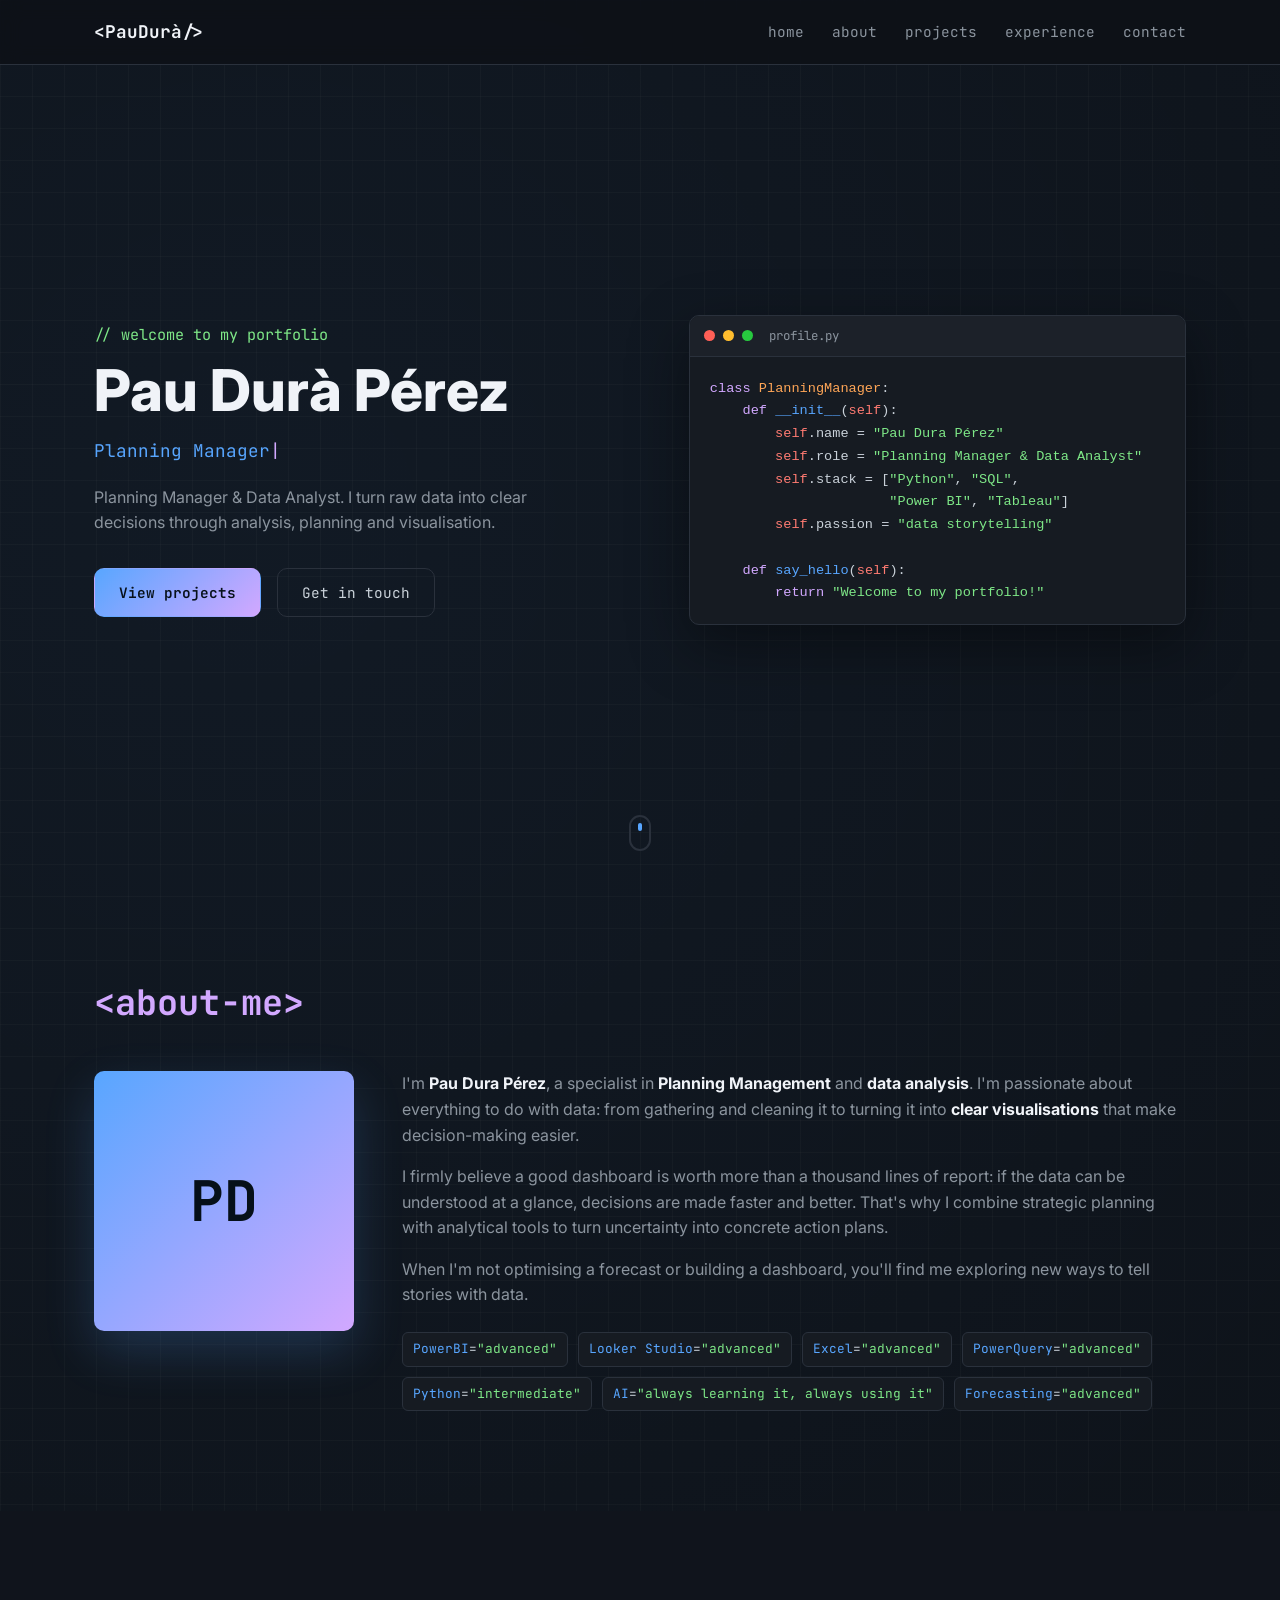
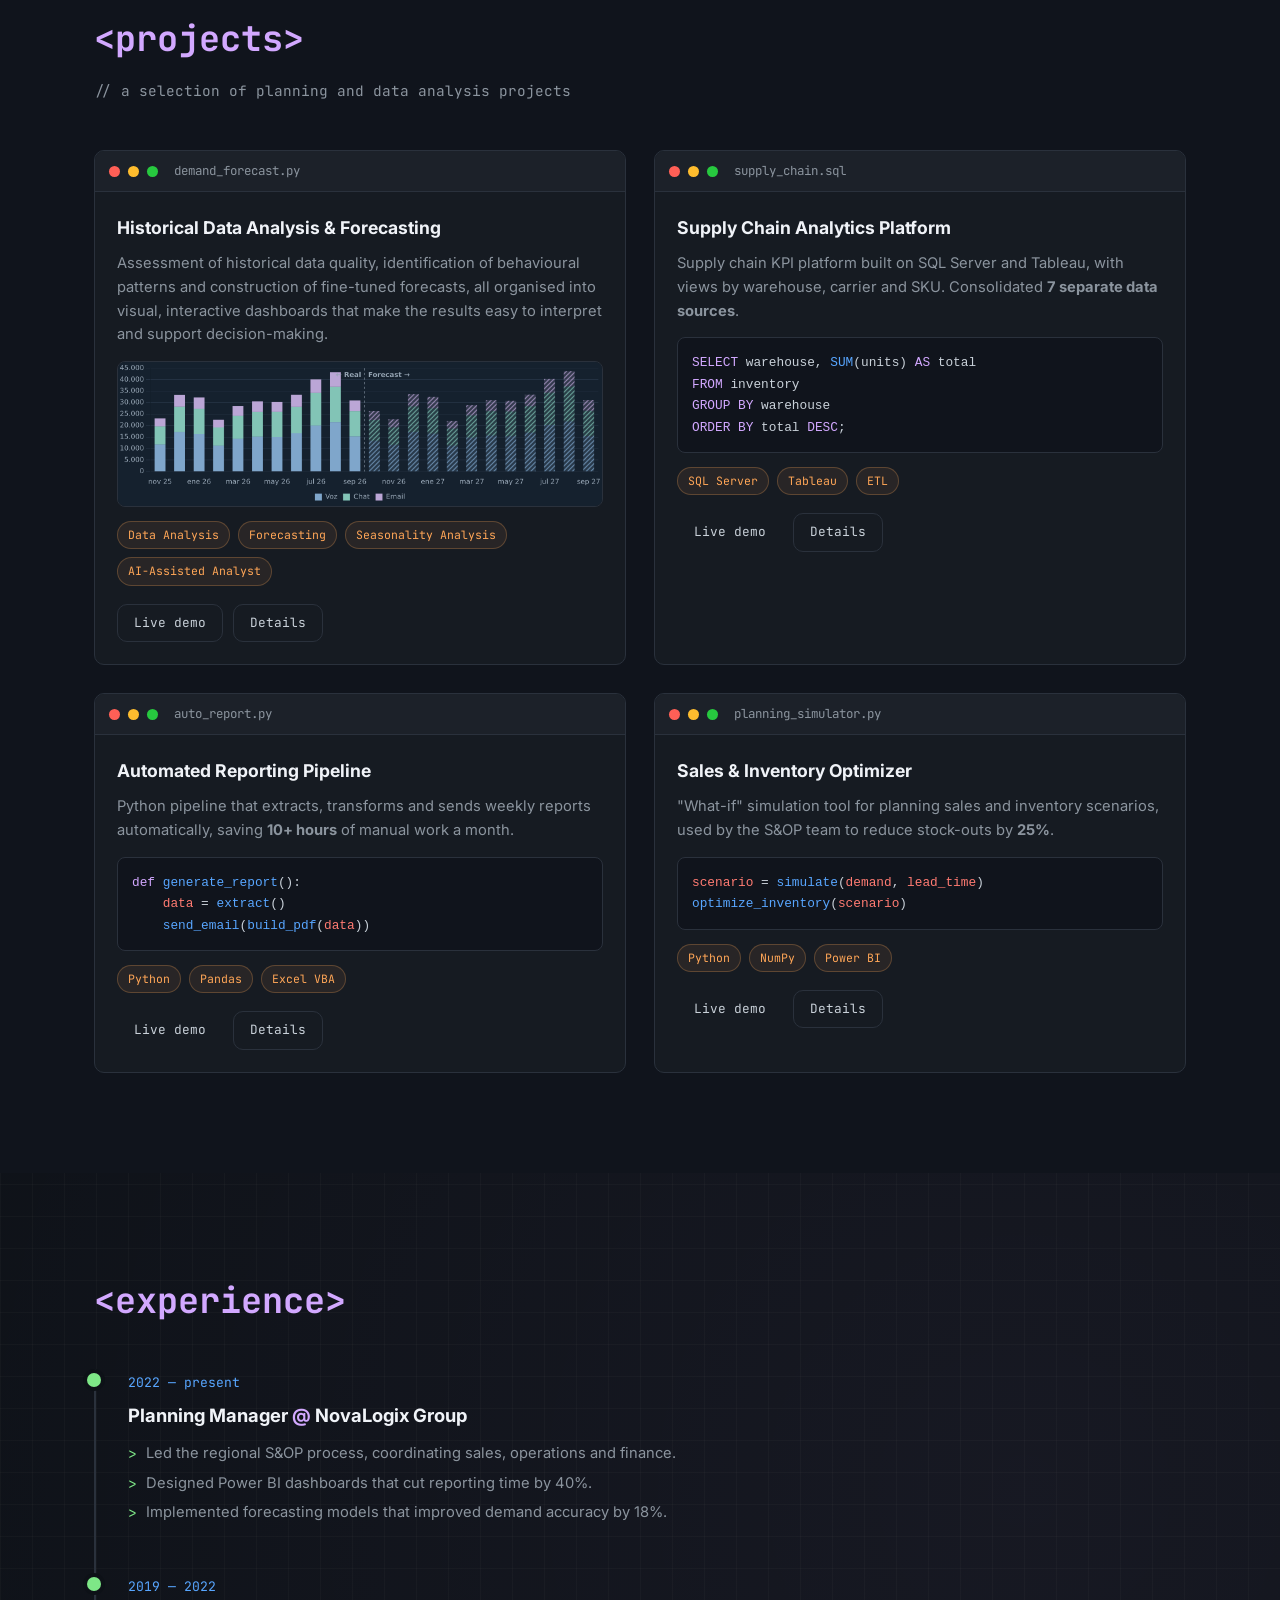
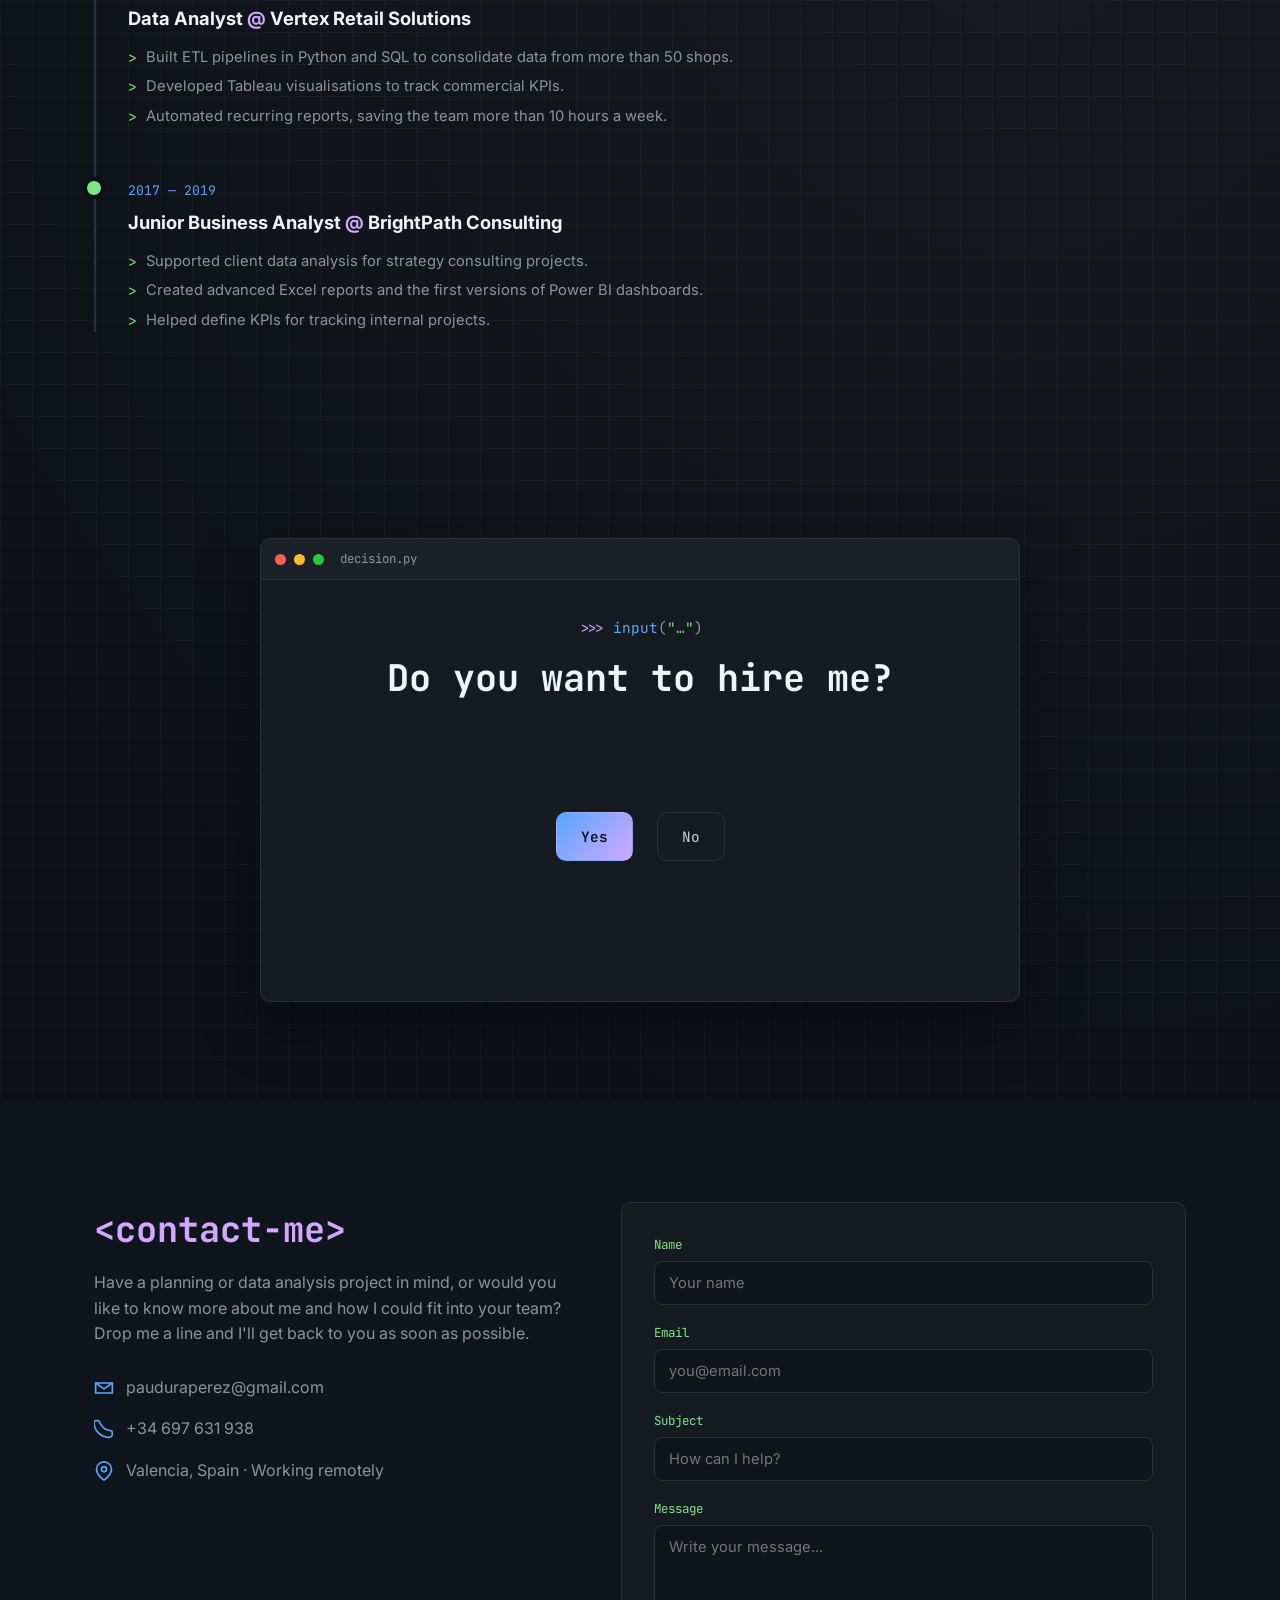
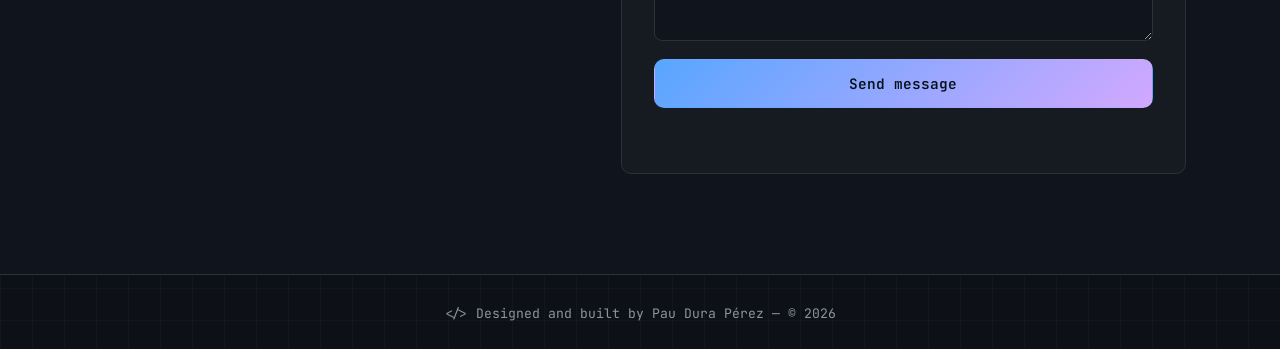
==== commit b0c80091: "Añade la sección "Do you want to hire me?" - Nueva sección entre Experience y Contact con los botone" ====
--- a/index.html
+++ b/index.html
@@ -7,7 +7,7 @@
 <link rel="preconnect" href="https://fonts.googleapis.com">
 <link rel="preconnect" href="https://fonts.gstatic.com" crossorigin>
 <link rel="stylesheet" href="https://fonts.googleapis.com/css2?family=Inter:wght@400;600;700;800&family=JetBrains+Mono:wght@400;600;700&display=swap">
-<link rel="stylesheet" href="styles.css?v=5">
+<link rel="stylesheet" href="styles.css?v=7">
 </head>
 <body>
 
@@ -272,6 +272,27 @@
         </div>
       </div>
 
+    </div>
+  </div>
+</section>
+
+<!-- HIRE ME (playful section: the "No" button runs away) -->
+<section id="hire" class="section hire">
+  <div class="container">
+    <div class="hire__box">
+      <div class="terminal__bar">
+        <span class="dot dot--red"></span><span class="dot dot--yellow"></span><span class="dot dot--green"></span>
+        <span class="terminal__title">decision.py</span>
+      </div>
+      <div class="hire__body">
+        <p class="hire__prompt"><span class="tok-key">&gt;&gt;&gt;</span> <span class="tok-fn">input</span>(<span class="tok-str">"…"</span>)</p>
+        <h2 class="hire__title">Do you want to hire me?</h2>
+        <div class="hire__arena" id="hireArena">
+          <a href="#contact" class="btn btn--primary hire__yes" id="hireYes">Yes</a>
+          <button type="button" class="btn btn--ghost hire__no" id="hireNo">No</button>
+        </div>
+        <p class="hire__counter" id="hireCounter" aria-live="polite"></p>
+      </div>
     </div>
   </div>
 </section>
@@ -331,6 +352,6 @@
   </div>
 </footer>
 
-<script src="script.js?v=5"></script>
+<script src="script.js?v=7"></script>
 
 </body></html>
--- a/styles.css
+++ b/styles.css
@@ -453,6 +453,58 @@
 }
 
 /* ==========================================================================
+   Hire me (playful section)
+   ========================================================================== */
+.hire__box {
+  max-width: 760px;
+  margin: 0 auto;
+  background: var(--surface);
+  border: 1px solid var(--border);
+  border-radius: var(--radius);
+  overflow: hidden;
+  box-shadow: 0 20px 60px rgba(0,0,0,0.4);
+}
+.hire__body { padding: 36px 28px 28px; text-align: center; }
+.hire__prompt {
+  font-family: var(--font-mono);
+  font-size: 0.9rem;
+  color: var(--text-dim);
+  margin-bottom: 10px;
+}
+.hire__title {
+  font-family: var(--font-mono);
+  font-size: clamp(1.6rem, 4vw, 2.3rem);
+  color: var(--text-bright);
+  margin-bottom: 8px;
+}
+
+/* Both buttons start side by side; only the "No" button ever moves */
+.hire__arena {
+  position: relative;
+  height: 240px;
+  display: flex;
+  align-items: center;
+  justify-content: center;
+  gap: 24px;
+}
+.hire__yes { white-space: nowrap; }
+.hire__yes:hover { transform: none; box-shadow: 0 8px 24px rgba(88,166,255,0.25); }
+.hire__no {
+  white-space: nowrap;
+  transition: left 0.3s ease, top 0.3s ease, border-color 0.15s, color 0.15s;
+  z-index: 2;
+}
+.hire__no.is-placed { position: absolute; }
+.hire__no-slot { visibility: hidden; }
+
+.hire__counter {
+  font-family: var(--font-mono);
+  font-size: 0.8rem;
+  color: var(--text-dim);
+  min-height: 1.3em;
+}
+
+/* ==========================================================================
    Contact
    ========================================================================== */
 .contact__inner {
@@ -599,6 +651,8 @@
 }
 
 @media (max-width: 720px) {
+  .hire__body { padding: 28px 16px 20px; }
+  .hire__arena { height: 280px; }
   .step { padding: 18px 16px; }
   .nav-links {
     position: absolute;
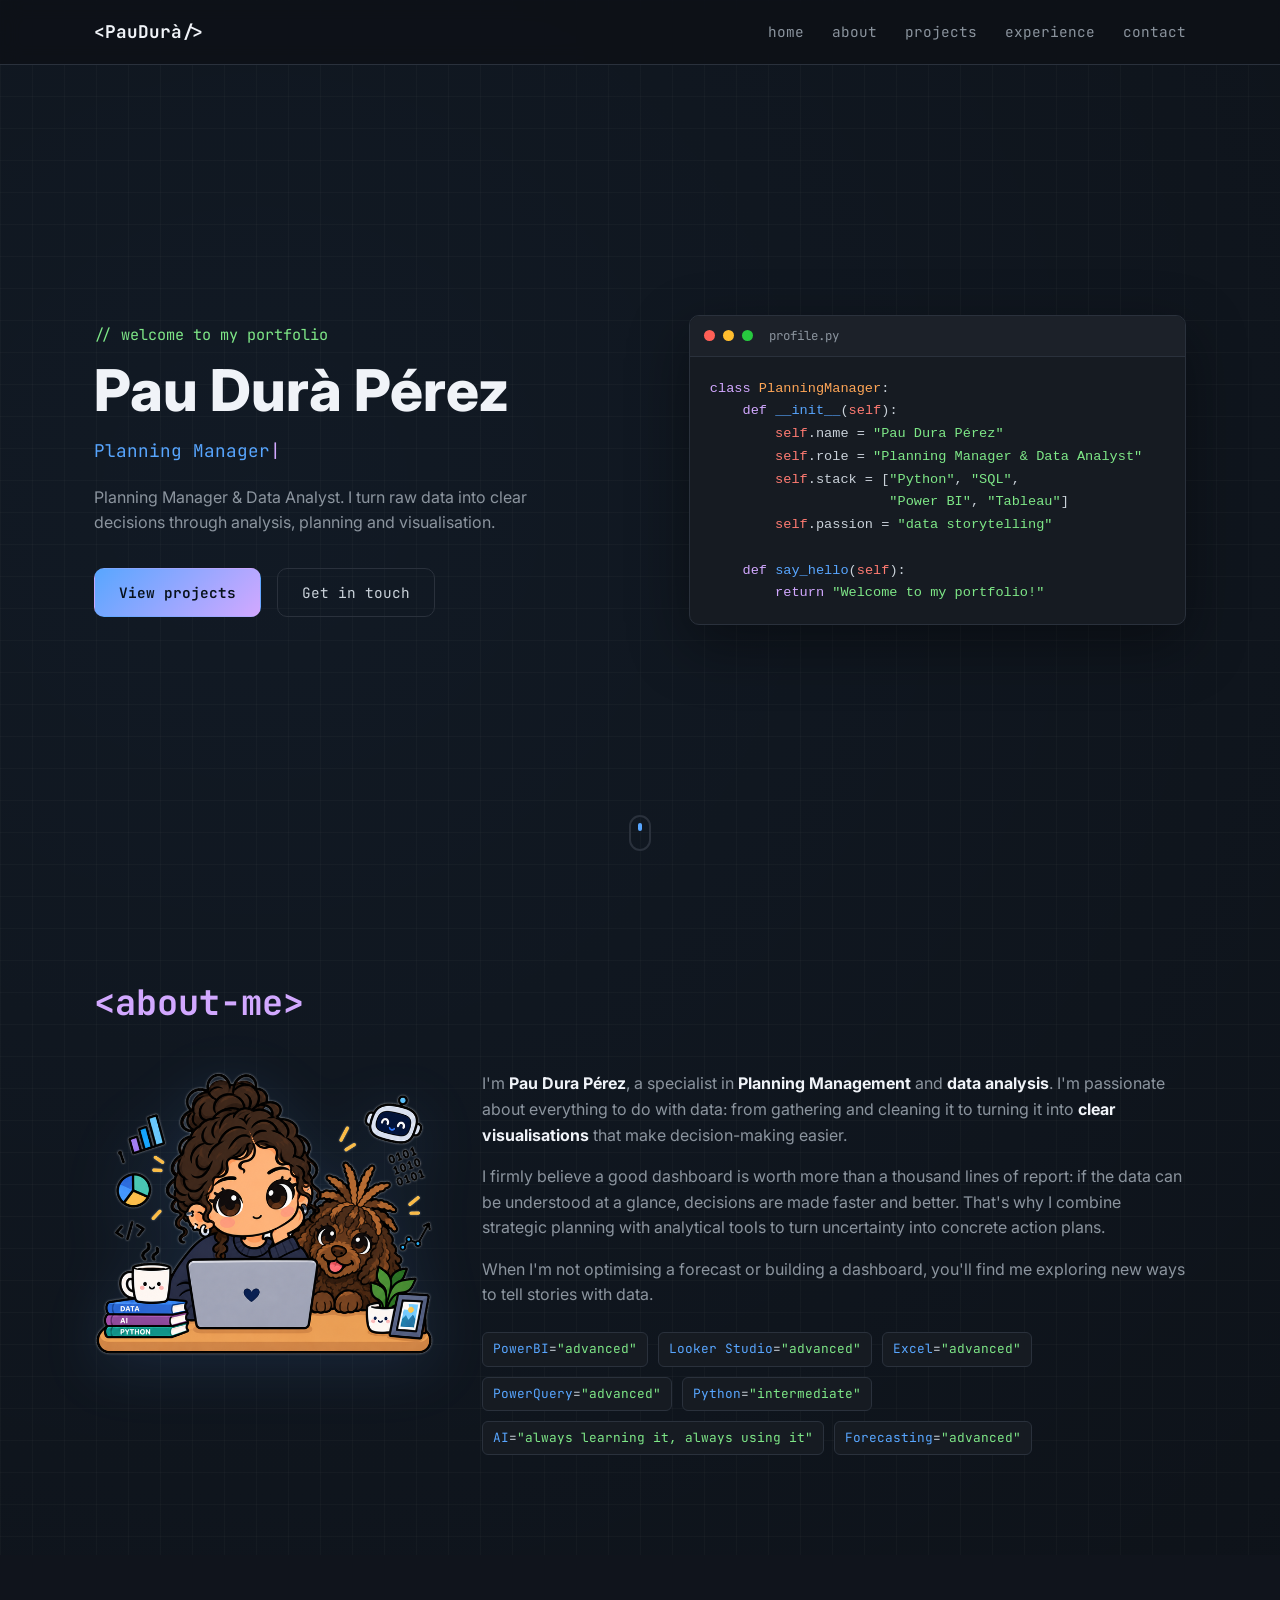
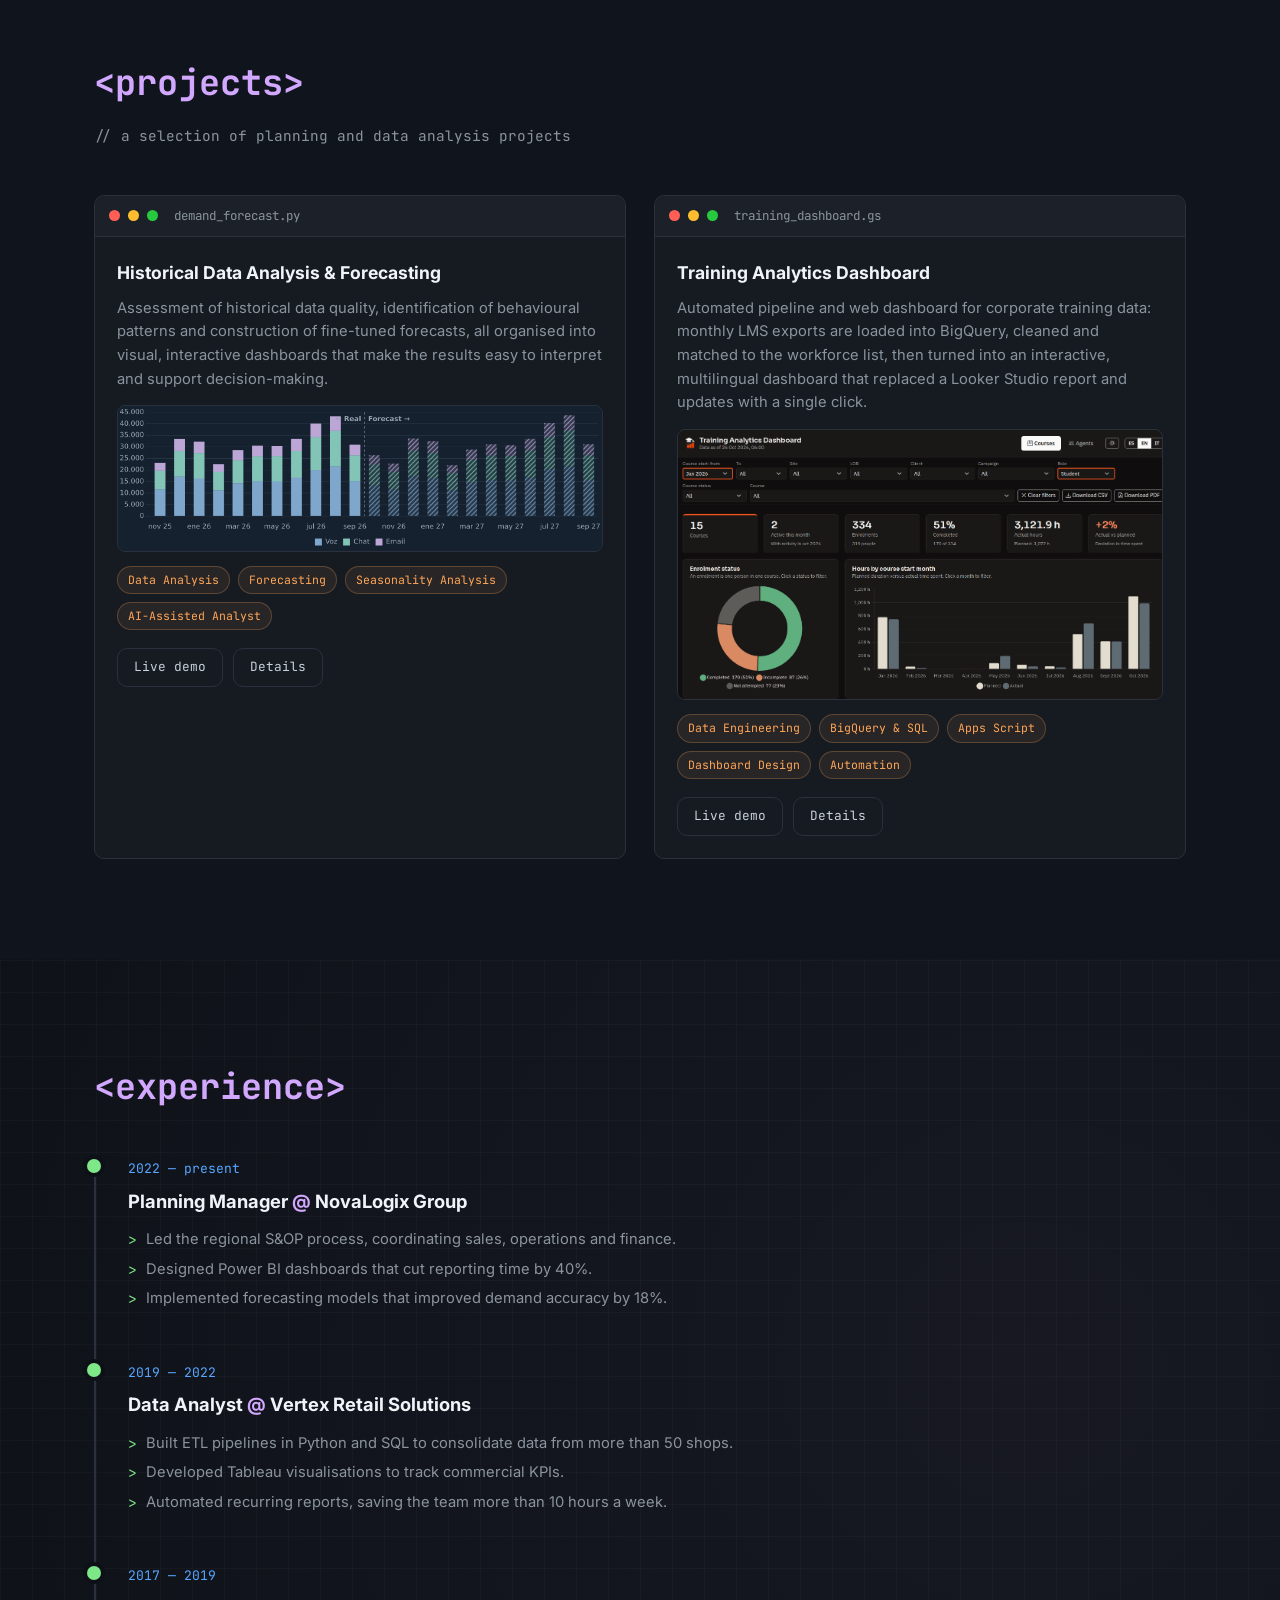
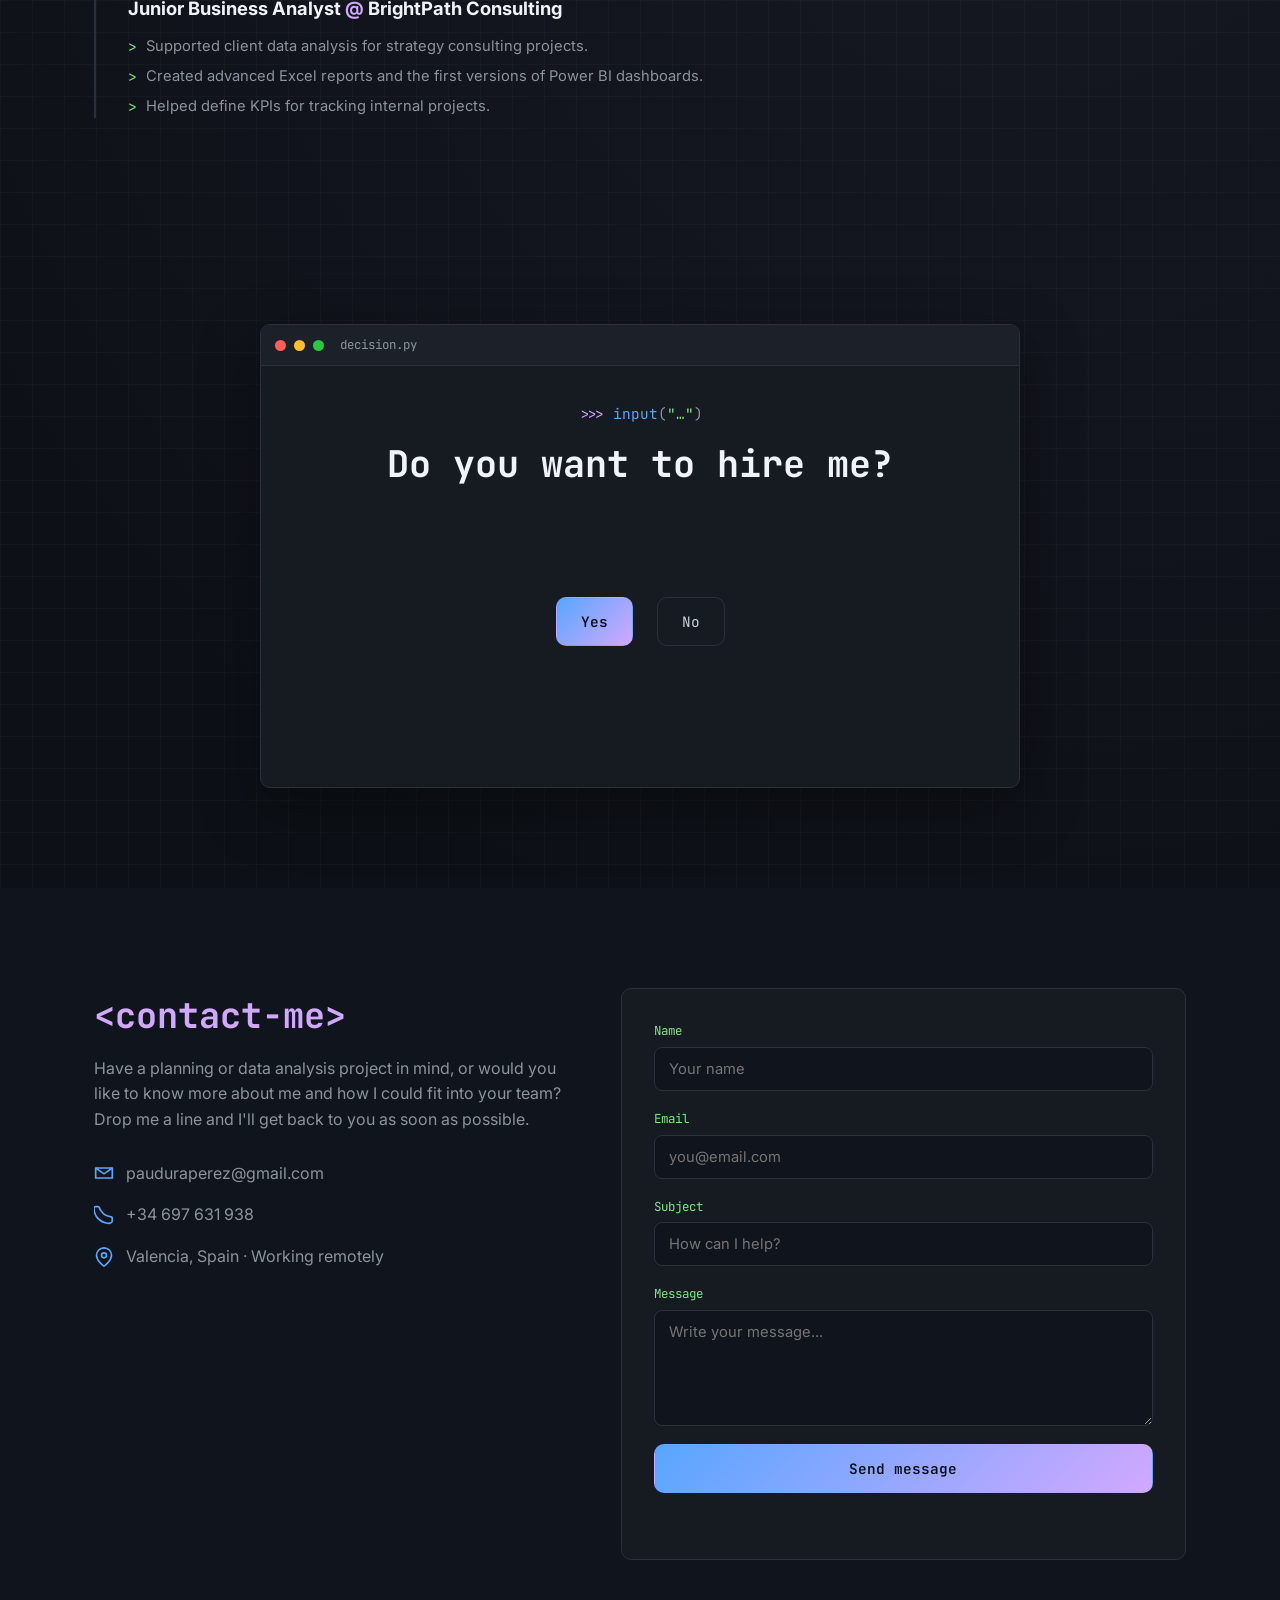
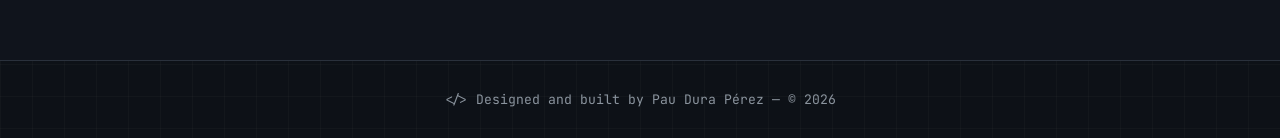
==== commit 55c64220: "Añade el proyecto Training Analytics Dashboard y nueva imagen de perfil - Nuevo proyecto con demo in" ====
--- a/index.html
+++ b/index.html
@@ -7,7 +7,7 @@
 <link rel="preconnect" href="https://fonts.googleapis.com">
 <link rel="preconnect" href="https://fonts.gstatic.com" crossorigin>
 <link rel="stylesheet" href="https://fonts.googleapis.com/css2?family=Inter:wght@400;600;700;800&family=JetBrains+Mono:wght@400;600;700&display=swap">
-<link rel="stylesheet" href="styles.css?v=7">
+<link rel="stylesheet" href="styles.css?v=10">
 </head>
 <body>
 
@@ -80,9 +80,8 @@
 
     <div class="about__grid">
       <div class="about__avatar">
-        <div class="avatar-card">
-          <span class="avatar-initials">PD</span>
-        </div>
+        <img src="img/avatar.png?v=10" class="avatar-illustration" width="640" height="535"
+             alt="Illustration of Pau working on a laptop with a dog alongside, surrounded by charts, code and an AI robot">
       </div>
 
       <div class="about__content">
@@ -153,71 +152,24 @@
       <article class="project-card">
         <div class="terminal__bar">
           <span class="dot dot--red"></span><span class="dot dot--yellow"></span><span class="dot dot--green"></span>
-          <span class="terminal__title">supply_chain.sql</span>
+          <span class="terminal__title">training_dashboard.gs</span>
         </div>
         <div class="project-card__body">
-          <h3>Supply Chain Analytics Platform</h3>
+          <h3>Training Analytics Dashboard</h3>
           <p>
-            Supply chain KPI platform built on SQL Server and Tableau,
-            with views by warehouse, carrier and SKU. Consolidated <strong>7 separate data sources</strong>.
+            Automated pipeline and web dashboard for corporate training data: monthly LMS exports are loaded into
+            BigQuery, cleaned and matched to the workforce list, then turned into an interactive, multilingual
+            dashboard that replaced a Looker Studio report and updates with a single click.
           </p>
-          <pre class="code-snippet"><code><span class="tok-key">SELECT</span> warehouse, <span class="tok-fn">SUM</span>(units) <span class="tok-key">AS</span> total
-<span class="tok-key">FROM</span> inventory
-<span class="tok-key">GROUP BY</span> warehouse
-<span class="tok-key">ORDER BY</span> total <span class="tok-key">DESC</span>;</code></pre>
+          <a href="projects/training_liveDemo.html" class="project-card__preview" target="_blank" rel="noopener" aria-label="Open the training dashboard demo">
+            <img src="projects/img/training_preview.png?v=10" alt="Training dashboard with KPIs, enrolment status and hours by month" width="1280" height="705" loading="lazy">
+          </a>
           <div class="tech-tags">
-            <span>SQL Server</span><span>Tableau</span><span>ETL</span>
+            <span>Data Engineering</span><span>BigQuery &amp; SQL</span><span>Apps Script</span><span>Dashboard Design</span><span>Automation</span>
           </div>
           <div class="project-card__links">
-            <a href="#" class="btn btn--small">Live demo</a>
-            <a href="#" class="btn btn--small btn--ghost">Details</a>
-          </div>
-        </div>
-      </article>
-
-      <article class="project-card">
-        <div class="terminal__bar">
-          <span class="dot dot--red"></span><span class="dot dot--yellow"></span><span class="dot dot--green"></span>
-          <span class="terminal__title">auto_report.py</span>
-        </div>
-        <div class="project-card__body">
-          <h3>Automated Reporting Pipeline</h3>
-          <p>
-            Python pipeline that extracts, transforms and sends weekly reports automatically,
-            saving <strong>10+ hours</strong> of manual work a month.
-          </p>
-          <pre class="code-snippet"><code><span class="tok-key">def</span> <span class="tok-fn">generate_report</span>():
-    <span class="tok-var">data</span> = <span class="tok-fn">extract</span>()
-    <span class="tok-fn">send_email</span>(<span class="tok-fn">build_pdf</span>(<span class="tok-var">data</span>))</code></pre>
-          <div class="tech-tags">
-            <span>Python</span><span>Pandas</span><span>Excel VBA</span>
-          </div>
-          <div class="project-card__links">
-            <a href="#" class="btn btn--small">Live demo</a>
-            <a href="#" class="btn btn--small btn--ghost">Details</a>
-          </div>
-        </div>
-      </article>
-
-      <article class="project-card">
-        <div class="terminal__bar">
-          <span class="dot dot--red"></span><span class="dot dot--yellow"></span><span class="dot dot--green"></span>
-          <span class="terminal__title">planning_simulator.py</span>
-        </div>
-        <div class="project-card__body">
-          <h3>Sales &amp; Inventory Optimizer</h3>
-          <p>
-            "What-if" simulation tool for planning sales and inventory scenarios,
-            used by the S&amp;OP team to reduce stock-outs by <strong>25%</strong>.
-          </p>
-          <pre class="code-snippet"><code><span class="tok-var">scenario</span> = <span class="tok-fn">simulate</span>(<span class="tok-var">demand</span>, <span class="tok-var">lead_time</span>)
-<span class="tok-fn">optimize_inventory</span>(<span class="tok-var">scenario</span>)</code></pre>
-          <div class="tech-tags">
-            <span>Python</span><span>NumPy</span><span>Power BI</span>
-          </div>
-          <div class="project-card__links">
-            <a href="#" class="btn btn--small">Live demo</a>
-            <a href="#" class="btn btn--small btn--ghost">Details</a>
+            <a href="projects/training_liveDemo.html" class="btn btn--small btn--ghost" target="_blank" rel="noopener">Live demo</a>
+            <a href="projects/training_moreDetails.html" class="btn btn--small btn--ghost">Details</a>
           </div>
         </div>
       </article>
@@ -352,6 +304,6 @@
   </div>
 </footer>
 
-<script src="script.js?v=7"></script>
+<script src="script.js?v=10"></script>
 
 </body></html>
--- a/styles.css
+++ b/styles.css
@@ -303,27 +303,17 @@
    ========================================================================== */
 .about__grid {
   display: grid;
-  grid-template-columns: 260px 1fr;
+  grid-template-columns: 340px 1fr;
   gap: 48px;
   align-items: start;
   margin-top: 40px;
 }
 
-.avatar-card {
+.avatar-illustration {
   width: 100%;
-  aspect-ratio: 1;
-  border-radius: var(--radius);
-  background: linear-gradient(135deg, var(--accent-blue), var(--accent-purple));
-  display: flex;
-  align-items: center;
-  justify-content: center;
-  box-shadow: 0 20px 50px rgba(88,166,255,0.2);
-}
-.avatar-initials {
-  font-family: var(--font-mono);
-  font-size: 3.5rem;
-  font-weight: 700;
-  color: #061019;
+  height: auto;
+  /* soft light halo so the drawing's dark outlines stay visible on the dark page */
+  filter: drop-shadow(0 0 1px rgba(201, 209, 217, 0.45)) drop-shadow(0 12px 30px rgba(88, 166, 255, 0.12));
 }
 
 .about__content p { margin-bottom: 16px; color: var(--text-dim); }
@@ -606,6 +596,32 @@
   max-width: 680px;
   font-size: 1.05rem;
 }
+.facts {
+  list-style: none;
+  display: flex;
+  flex-wrap: wrap;
+  gap: 12px;
+  margin: 24px 0 0;
+  padding: 0;
+}
+.facts li {
+  font-family: var(--font-mono);
+  font-size: 0.85rem;
+  color: var(--text-dim);
+  background: var(--surface);
+  border: 1px solid var(--border);
+  border-radius: 8px;
+  padding: 8px 14px;
+}
+.facts b { color: var(--accent-green); font-size: 1rem; margin-right: 4px; }
+.demo-note {
+  max-width: 680px;
+  margin-top: 18px;
+  font-size: 0.85rem;
+  color: var(--text-dim);
+  border-left: 3px solid var(--accent-orange);
+  padding-left: 12px;
+}
 .page-header .tech-tags { margin: 22px 0 28px; }
 
 .steps { list-style: none; padding-left: 0; display: flex; flex-direction: column; gap: 16px; }
@@ -645,7 +661,7 @@
 @media (max-width: 900px) {
   .hero__inner { grid-template-columns: 1fr; }
   .about__grid { grid-template-columns: 1fr; }
-  .avatar-card { max-width: 200px; }
+  .avatar-illustration { max-width: 340px; }
   .projects__grid { grid-template-columns: 1fr; }
   .contact__inner { grid-template-columns: 1fr; }
 }
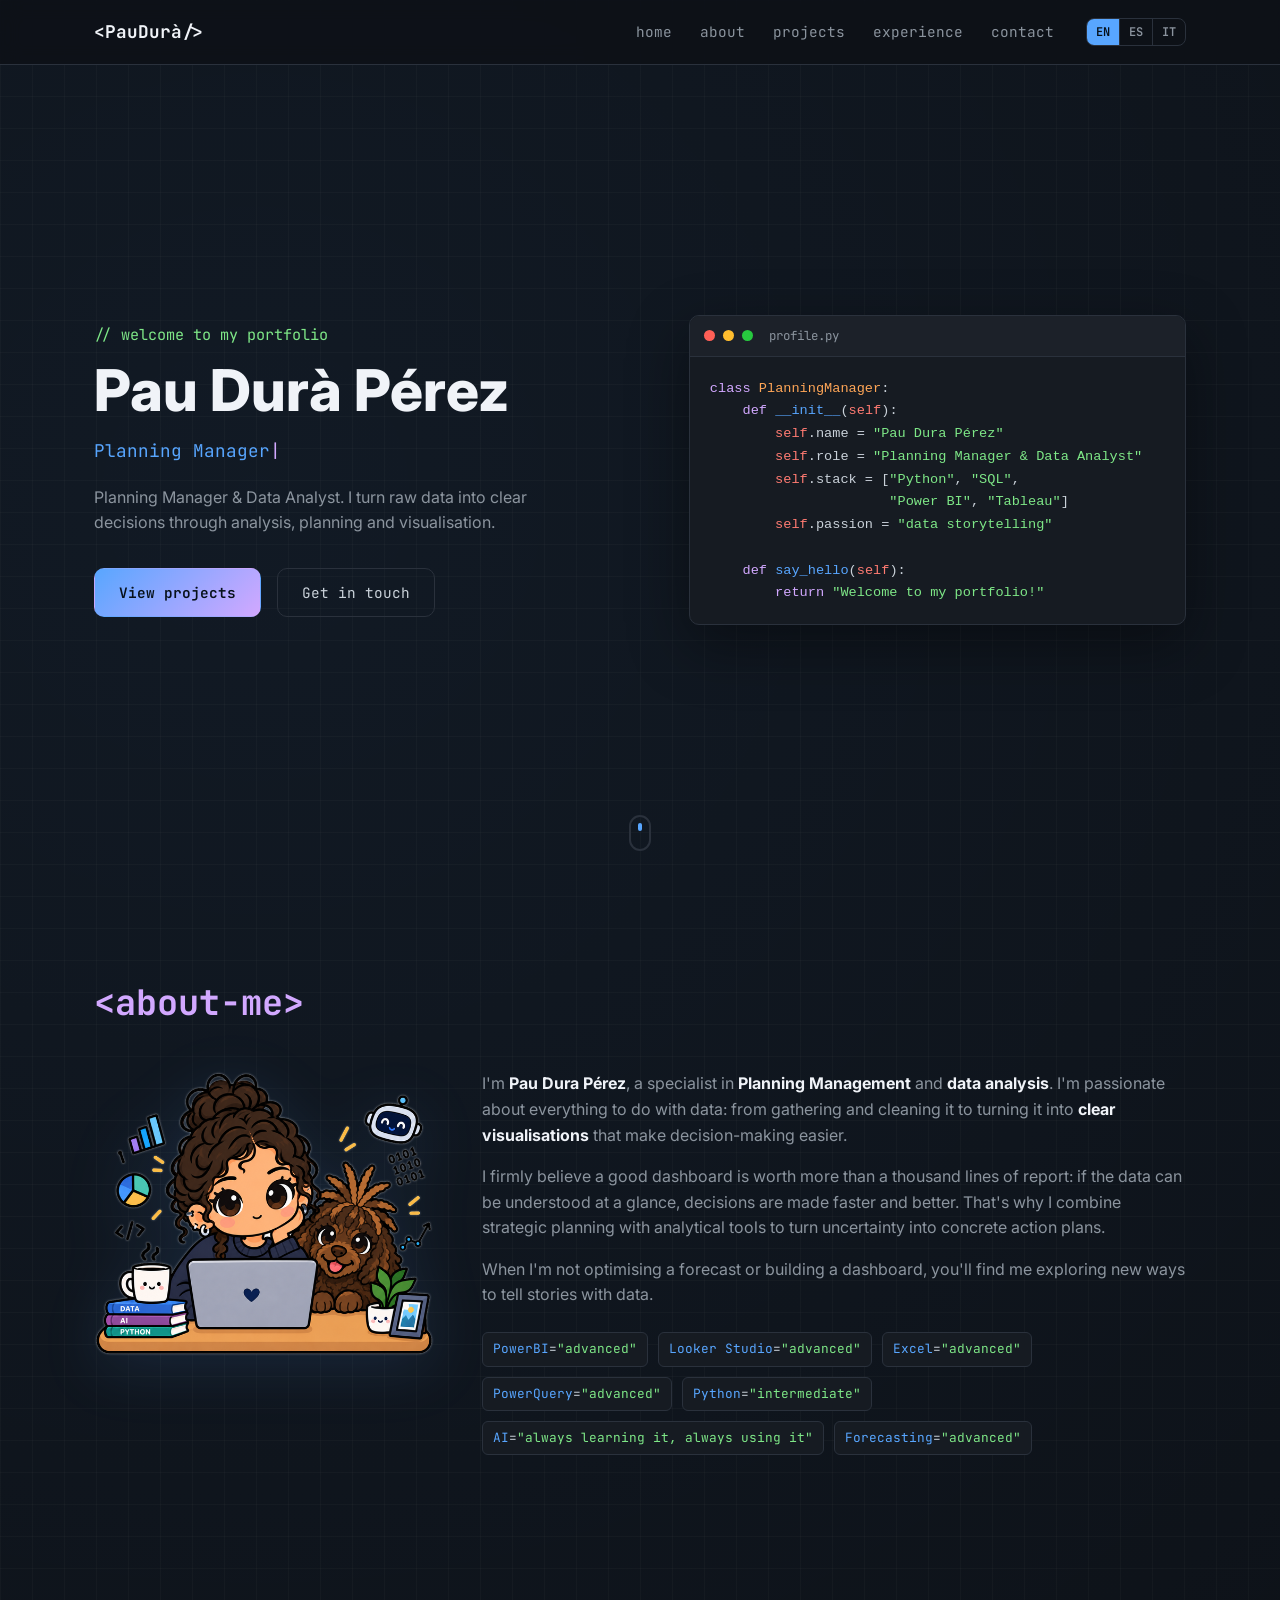
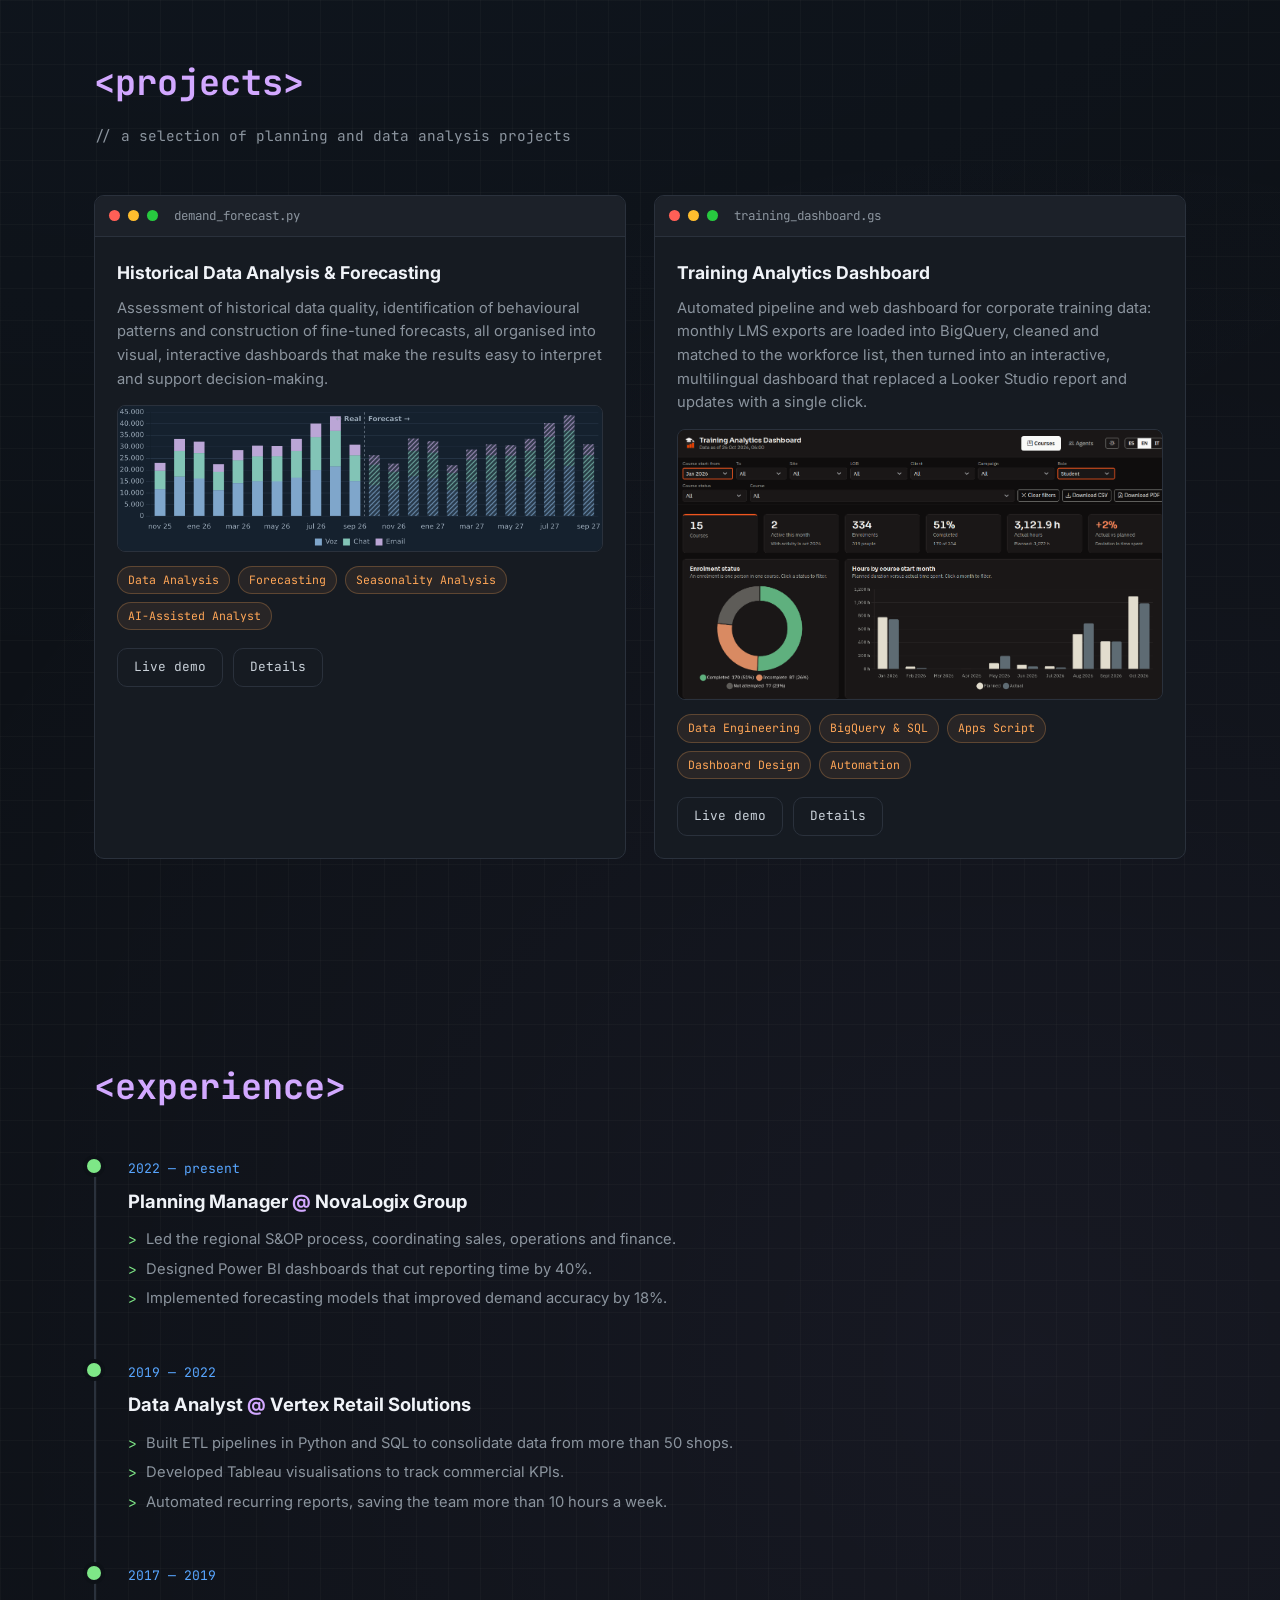
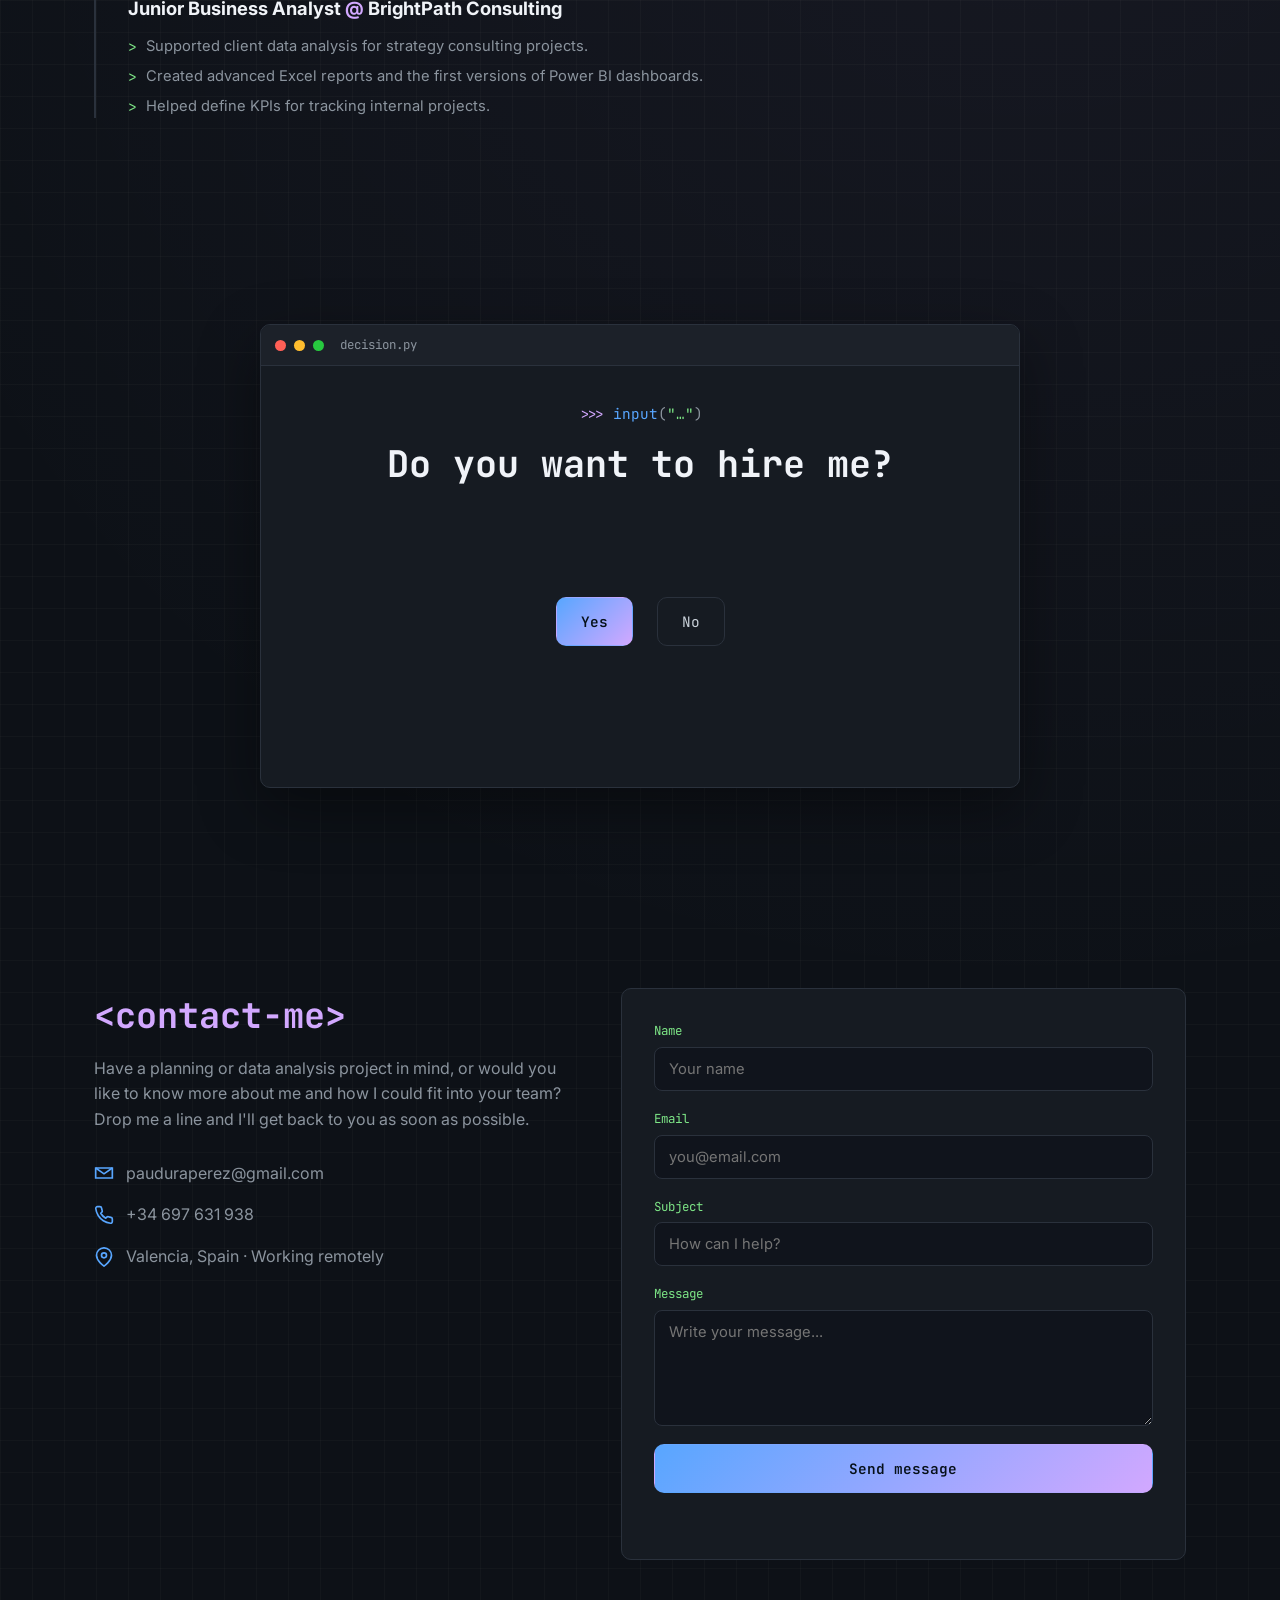
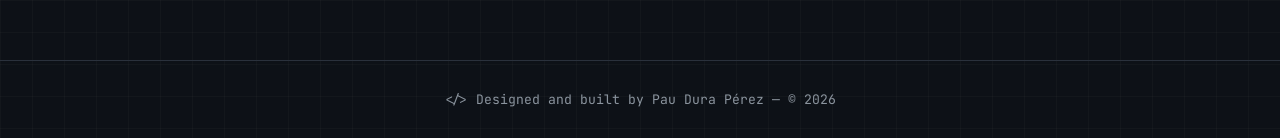
==== commit c171a350: "Añade la web en tres idiomas (EN, ES, IT) y varios ajustes visuales - Selector de idioma en la cabec" ====
--- a/index.html
+++ b/index.html
@@ -7,7 +7,7 @@
 <link rel="preconnect" href="https://fonts.googleapis.com">
 <link rel="preconnect" href="https://fonts.gstatic.com" crossorigin>
 <link rel="stylesheet" href="https://fonts.googleapis.com/css2?family=Inter:wght@400;600;700;800&family=JetBrains+Mono:wght@400;600;700&display=swap">
-<link rel="stylesheet" href="styles.css?v=10">
+<link rel="stylesheet" href="styles.css?v=12">
 </head>
 <body>
 
@@ -16,13 +16,16 @@
   <div class="container navbar__inner">
     <a href="#home" class="logo">&lt;PauDurà<span class="accent">/</span>&gt;</a>
     <nav class="nav-links" id="navLinks">
-      <a href="#home">home</a>
-      <a href="#about">about</a>
-      <a href="#projects">projects</a>
-      <a href="#experience">experience</a>
-      <a href="#contact">contact</a>
+      <a href="#home" data-i18n="nav.home">home</a>
+      <a href="#about" data-i18n="nav.about">about</a>
+      <a href="#projects" data-i18n="nav.projects">projects</a>
+      <a href="#experience" data-i18n="nav.experience">experience</a>
+      <a href="#contact" data-i18n="nav.contact">contact</a>
     </nav>
-    <button class="nav-toggle" id="navToggle" aria-label="Open menu">
+    <div class="lang-switch" role="group" aria-label="Language" data-i18n-attr="aria-label:lang.label">
+      <button type="button" data-lang="en">EN</button><button type="button" data-lang="es">ES</button><button type="button" data-lang="it">IT</button>
+    </div>
+    <button class="nav-toggle" id="navToggle" aria-label="Open menu" data-i18n-attr="aria-label:a.menu">
       <span></span><span></span><span></span>
     </button>
   </div>
@@ -32,18 +35,18 @@
 <section id="home" class="hero">
   <div class="container hero__inner">
     <div class="hero__text">
-      <p class="hero__pretitle">// welcome to my portfolio</p>
+      <p class="hero__pretitle" data-i18n="hero.pretitle">// welcome to my portfolio</p>
       <h1 class="hero__title">Pau Durà Pérez</h1>
       <p class="hero__subtitle">
         <span class="typed" id="typedText"></span><span class="cursor">|</span>
       </p>
-      <p class="hero__description">
+      <p class="hero__description" data-i18n="hero.desc">
         Planning Manager &amp; Data Analyst. I turn raw data into clear decisions
         through analysis, planning and visualisation.
       </p>
       <div class="hero__cta">
-        <a href="#projects" class="btn btn--primary">View projects</a>
-        <a href="#contact" class="btn btn--ghost">Get in touch</a>
+        <a href="#projects" class="btn btn--primary" data-i18n="hero.cta1">View projects</a>
+        <a href="#contact" class="btn btn--ghost" data-i18n="hero.cta2">Get in touch</a>
       </div>
     </div>
 
@@ -64,11 +67,11 @@
         <span class="tok-var">self</span>.passion = <span class="tok-str">"data storytelling"</span>
 
     <span class="tok-key">def</span> <span class="tok-fn">say_hello</span>(<span class="tok-var">self</span>):
-        <span class="tok-key">return</span> <span class="tok-str">"Welcome to my portfolio!"</span></code></pre>
-      </div>
-    </div>
-  </div>
-  <a href="#about" class="scroll-hint" aria-label="Scroll down">
+        <span class="tok-key">return</span> <span class="tok-str" data-i18n="hero.hello">"Welcome to my portfolio!"</span></code></pre>
+      </div>
+    </div>
+  </div>
+  <a href="#about" class="scroll-hint" aria-label="Scroll down" data-i18n-attr="aria-label:a.scroll">
     <span></span>
   </a>
 </section>
@@ -76,40 +79,40 @@
 <!-- ABOUT -->
 <section id="about" class="section">
   <div class="container">
-    <h2 class="section__title"><span class="tag">&lt;about-me&gt;</span></h2>
+    <h2 class="section__title"><span class="tag" data-i18n="about.title">&lt;about-me&gt;</span></h2>
 
     <div class="about__grid">
       <div class="about__avatar">
-        <img src="img/avatar.png?v=10" class="avatar-illustration" width="640" height="535"
-             alt="Illustration of Pau working on a laptop with a dog alongside, surrounded by charts, code and an AI robot">
+        <img src="img/avatar.png?v=12" class="avatar-illustration" width="640" height="535"
+             alt="Illustration of Pau working on a laptop with a dog alongside, surrounded by charts, code and an AI robot" data-i18n-attr="alt:a.avatar">
       </div>
 
       <div class="about__content">
-        <p>
+        <p data-i18n="about.p1">
           I'm <strong>Pau Dura Pérez</strong>, a specialist in <strong>Planning Management</strong> and
           <strong>data analysis</strong>. I'm passionate about everything to do with data: from
           gathering and cleaning it to turning it into <strong>clear visualisations</strong>
           that make decision-making easier.
         </p>
-        <p>
+        <p data-i18n="about.p2">
           I firmly believe a good dashboard is worth more than a thousand lines of report: if the data
           can be understood at a glance, decisions are made faster and better. That's why I combine
           strategic planning with analytical tools to turn uncertainty into
           concrete action plans.
         </p>
-        <p>
+        <p data-i18n="about.p3">
           When I'm not optimising a forecast or building a dashboard, you'll find me
           exploring new ways to tell stories with data.
         </p>
 
         <div class="skills">
-          <span class="skill-tag"><span class="skill-key">PowerBI</span>=<span class="skill-val">"advanced"</span></span>
-          <span class="skill-tag"><span class="skill-key">Looker Studio</span>=<span class="skill-val">"advanced"</span></span>
-          <span class="skill-tag"><span class="skill-key">Excel</span>=<span class="skill-val">"advanced"</span></span>
-          <span class="skill-tag"><span class="skill-key">PowerQuery</span>=<span class="skill-val">"advanced"</span></span>
-          <span class="skill-tag"><span class="skill-key">Python</span>=<span class="skill-val">"intermediate"</span></span>
-          <span class="skill-tag"><span class="skill-key">AI</span>=<span class="skill-val">"always learning it, always using it"</span></span>
-          <span class="skill-tag"><span class="skill-key">Forecasting</span>=<span class="skill-val">"advanced"</span></span>
+          <span class="skill-tag"><span class="skill-key">PowerBI</span>=<span class="skill-val" data-i18n="skill.advanced">"advanced"</span></span>
+          <span class="skill-tag"><span class="skill-key">Looker Studio</span>=<span class="skill-val" data-i18n="skill.advanced">"advanced"</span></span>
+          <span class="skill-tag"><span class="skill-key">Excel</span>=<span class="skill-val" data-i18n="skill.advanced">"advanced"</span></span>
+          <span class="skill-tag"><span class="skill-key">PowerQuery</span>=<span class="skill-val" data-i18n="skill.advanced">"advanced"</span></span>
+          <span class="skill-tag"><span class="skill-key">Python</span>=<span class="skill-val" data-i18n="skill.intermediate">"intermediate"</span></span>
+          <span class="skill-tag"><span class="skill-key">AI</span>=<span class="skill-val" data-i18n="skill.ai">"always learning it, always using it"</span></span>
+          <span class="skill-tag"><span class="skill-key">Forecasting</span>=<span class="skill-val" data-i18n="skill.advanced">"advanced"</span></span>
         </div>
       </div>
     </div>
@@ -119,8 +122,8 @@
 <!-- PROJECTS -->
 <section id="projects" class="section section--alt">
   <div class="container">
-    <h2 class="section__title"><span class="tag">&lt;projects&gt;</span></h2>
-    <p class="section__subtitle">// a selection of planning and data analysis projects</p>
+    <h2 class="section__title"><span class="tag" data-i18n="projects.title">&lt;projects&gt;</span></h2>
+    <p class="section__subtitle" data-i18n="projects.sub">// a selection of planning and data analysis projects</p>
 
     <div class="projects__grid">
 
@@ -130,21 +133,21 @@
           <span class="terminal__title">demand_forecast.py</span>
         </div>
         <div class="project-card__body">
-          <h3>Historical Data Analysis &amp; Forecasting</h3>
-          <p>
+          <h3 data-i18n="fc.title">Historical Data Analysis &amp; Forecasting</h3>
+          <p data-i18n="fc.desc">
             Assessment of historical data quality, identification of behavioural patterns and construction
             of fine-tuned forecasts, all organised into visual, interactive dashboards that make the results
             easy to interpret and support decision-making.
           </p>
-          <a href="projects/forecasting_liveDemo.html" class="project-card__preview" target="_blank" rel="noopener" aria-label="Open the forecasting dashboard">
-            <img src="projects/img/forecasting_preview.png" alt="Monthly history and forecast chart from the forecasting dashboard" width="838" height="250" loading="lazy">
+          <a href="projects/forecasting_liveDemo.html" class="project-card__preview" target="_blank" rel="noopener" aria-label="Open the forecasting dashboard" data-i18n-attr="aria-label:a.fcOpen">
+            <img src="projects/img/forecasting_preview.png" alt="Monthly history and forecast chart from the forecasting dashboard" width="838" height="250" loading="lazy" data-i18n-attr="alt:a.fcImg">
           </a>
           <div class="tech-tags">
-            <span>Data Analysis</span><span>Forecasting</span><span>Seasonality Analysis</span><span>AI-Assisted Analyst</span>
+            <span data-i18n="tag.dataAnalysis">Data Analysis</span><span>Forecasting</span><span data-i18n="tag.seasonality">Seasonality Analysis</span><span data-i18n="tag.aiAnalyst">AI-Assisted Analyst</span>
           </div>
           <div class="project-card__links">
-            <a href="projects/forecasting_liveDemo.html" class="btn btn--small btn--ghost" target="_blank" rel="noopener">Live demo</a>
-            <a href="projects/forecasting_moreDetails.html" class="btn btn--small btn--ghost">Details</a>
+            <a href="projects/forecasting_liveDemo.html" class="btn btn--small btn--ghost" target="_blank" rel="noopener" data-i18n="btn.demo">Live demo</a>
+            <a href="projects/forecasting_moreDetails.html" class="btn btn--small btn--ghost" data-i18n="btn.details">Details</a>
           </div>
         </div>
       </article>
@@ -155,21 +158,21 @@
           <span class="terminal__title">training_dashboard.gs</span>
         </div>
         <div class="project-card__body">
-          <h3>Training Analytics Dashboard</h3>
-          <p>
+          <h3 data-i18n="tr.title">Training Analytics Dashboard</h3>
+          <p data-i18n="tr.card">
             Automated pipeline and web dashboard for corporate training data: monthly LMS exports are loaded into
             BigQuery, cleaned and matched to the workforce list, then turned into an interactive, multilingual
             dashboard that replaced a Looker Studio report and updates with a single click.
           </p>
-          <a href="projects/training_liveDemo.html" class="project-card__preview" target="_blank" rel="noopener" aria-label="Open the training dashboard demo">
-            <img src="projects/img/training_preview.png?v=10" alt="Training dashboard with KPIs, enrolment status and hours by month" width="1280" height="705" loading="lazy">
+          <a href="projects/training_liveDemo.html" class="project-card__preview" target="_blank" rel="noopener" aria-label="Open the training dashboard demo" data-i18n-attr="aria-label:a.trOpen">
+            <img src="projects/img/training_preview.png?v=12" alt="Training dashboard with KPIs, enrolment status and hours by month" width="1280" height="705" loading="lazy" data-i18n-attr="alt:a.trImg">
           </a>
           <div class="tech-tags">
-            <span>Data Engineering</span><span>BigQuery &amp; SQL</span><span>Apps Script</span><span>Dashboard Design</span><span>Automation</span>
+            <span data-i18n="tag.dataEng">Data Engineering</span><span>BigQuery &amp; SQL</span><span>Apps Script</span><span data-i18n="tag.dashDesign">Dashboard Design</span><span data-i18n="tag.automation">Automation</span>
           </div>
           <div class="project-card__links">
-            <a href="projects/training_liveDemo.html" class="btn btn--small btn--ghost" target="_blank" rel="noopener">Live demo</a>
-            <a href="projects/training_moreDetails.html" class="btn btn--small btn--ghost">Details</a>
+            <a href="projects/training_liveDemo.html" class="btn btn--small btn--ghost" target="_blank" rel="noopener" data-i18n="btn.demo">Live demo</a>
+            <a href="projects/training_moreDetails.html" class="btn btn--small btn--ghost" data-i18n="btn.details">Details</a>
           </div>
         </div>
       </article>
@@ -181,19 +184,19 @@
 <!-- EXPERIENCE -->
 <section id="experience" class="section">
   <div class="container">
-    <h2 class="section__title"><span class="tag">&lt;experience&gt;</span></h2>
+    <h2 class="section__title"><span class="tag" data-i18n="exp.title">&lt;experience&gt;</span></h2>
 
     <div class="timeline">
 
       <div class="timeline__item">
         <div class="timeline__dot"></div>
         <div class="timeline__content">
-          <span class="timeline__date">2022 — present</span>
+          <span class="timeline__date" data-i18n="exp.present">2022 — present</span>
           <h3>Planning Manager <span class="at">@</span> NovaLogix Group</h3>
           <ul>
-            <li>Led the regional S&amp;OP process, coordinating sales, operations and finance.</li>
-            <li>Designed Power BI dashboards that cut reporting time by 40%.</li>
-            <li>Implemented forecasting models that improved demand accuracy by 18%.</li>
+            <li data-i18n="exp.1a">Led the regional S&amp;OP process, coordinating sales, operations and finance.</li>
+            <li data-i18n="exp.1b">Designed Power BI dashboards that cut reporting time by 40%.</li>
+            <li data-i18n="exp.1c">Implemented forecasting models that improved demand accuracy by 18%.</li>
           </ul>
         </div>
       </div>
@@ -204,9 +207,9 @@
           <span class="timeline__date">2019 — 2022</span>
           <h3>Data Analyst <span class="at">@</span> Vertex Retail Solutions</h3>
           <ul>
-            <li>Built ETL pipelines in Python and SQL to consolidate data from more than 50 shops.</li>
-            <li>Developed Tableau visualisations to track commercial KPIs.</li>
-            <li>Automated recurring reports, saving the team more than 10 hours a week.</li>
+            <li data-i18n="exp.2a">Built ETL pipelines in Python and SQL to consolidate data from more than 50 shops.</li>
+            <li data-i18n="exp.2b">Developed Tableau visualisations to track commercial KPIs.</li>
+            <li data-i18n="exp.2c">Automated recurring reports, saving the team more than 10 hours a week.</li>
           </ul>
         </div>
       </div>
@@ -217,9 +220,9 @@
           <span class="timeline__date">2017 — 2019</span>
           <h3>Junior Business Analyst <span class="at">@</span> BrightPath Consulting</h3>
           <ul>
-            <li>Supported client data analysis for strategy consulting projects.</li>
-            <li>Created advanced Excel reports and the first versions of Power BI dashboards.</li>
-            <li>Helped define KPIs for tracking internal projects.</li>
+            <li data-i18n="exp.3a">Supported client data analysis for strategy consulting projects.</li>
+            <li data-i18n="exp.3b">Created advanced Excel reports and the first versions of Power BI dashboards.</li>
+            <li data-i18n="exp.3c">Helped define KPIs for tracking internal projects.</li>
           </ul>
         </div>
       </div>
@@ -238,9 +241,9 @@
       </div>
       <div class="hire__body">
         <p class="hire__prompt"><span class="tok-key">&gt;&gt;&gt;</span> <span class="tok-fn">input</span>(<span class="tok-str">"…"</span>)</p>
-        <h2 class="hire__title">Do you want to hire me?</h2>
+        <h2 class="hire__title" data-i18n="hire.title">Do you want to hire me?</h2>
         <div class="hire__arena" id="hireArena">
-          <a href="#contact" class="btn btn--primary hire__yes" id="hireYes">Yes</a>
+          <a href="#contact" class="btn btn--primary hire__yes" id="hireYes" data-i18n="hire.yes">Yes</a>
           <button type="button" class="btn btn--ghost hire__no" id="hireNo">No</button>
         </div>
         <p class="hire__counter" id="hireCounter" aria-live="polite"></p>
@@ -253,8 +256,8 @@
 <section id="contact" class="section section--alt">
   <div class="container contact__inner">
     <div class="contact__info">
-      <h2 class="section__title"><span class="tag">&lt;contact-me&gt;</span></h2>
-      <p>
+      <h2 class="section__title"><span class="tag" data-i18n="contact.title">&lt;contact-me&gt;</span></h2>
+      <p data-i18n="contact.text">
         Have a planning or data analysis project in mind, or would you like to know
         more about me and how I could fit into your team? Drop me a line and
         I'll get back to you as soon as possible.
@@ -265,34 +268,34 @@
           <a href="mailto:pauduraperez@gmail.com">pauduraperez@gmail.com</a>
         </li>
         <li>
-          <svg width="20" height="20" viewBox="0 0 24 24" fill="none" stroke="currentColor" stroke-width="2"><path d="M20.84 21a2 2 0 0 0 1-1.72V16a2 2 0 0 0-2-2h-.09a16 16 0 0 1-6.16-1.9 16 16 0 0 1-5-5A16 16 0 0 1 6.7 4.2 2 2 0 0 0 4.72 2H2a2 2 0 0 0-2 2c0 9.94 8.06 18 18 18a1.68 1.68 0 0 0 .84-.14z"/></svg>
+          <svg width="20" height="20" viewBox="0 0 24 24" fill="none" stroke="currentColor" stroke-width="2"><path d="M22 16.92v3a2 2 0 0 1-2.18 2 19.79 19.79 0 0 1-8.63-3.07 19.5 19.5 0 0 1-6-6 19.79 19.79 0 0 1-3.07-8.67A2 2 0 0 1 4.11 2h3a2 2 0 0 1 2 1.72 12.84 12.84 0 0 0 .7 2.81 2 2 0 0 1-.45 2.11L8.09 9.91a16 16 0 0 0 6 6l1.27-1.27a2 2 0 0 1 2.11-.45 12.84 12.84 0 0 0 2.81.7A2 2 0 0 1 22 16.92z" stroke-linecap="round" stroke-linejoin="round"/></svg>
           <a href="tel:+34697631938">+34 697 631 938</a>
         </li>
         <li>
           <svg width="20" height="20" viewBox="0 0 24 24" fill="none" stroke="currentColor" stroke-width="2"><path d="M21 10c0 7-9 13-9 13s-9-6-9-13a9 9 0 1 1 18 0z"/><circle cx="12" cy="10" r="3"/></svg>
-          <span>Valencia, Spain · Working remotely</span>
+          <span data-i18n="contact.location">Valencia, Spain · Working remotely</span>
         </li>
       </ul>
     </div>
 
     <form id="contactForm" class="contact__form">
       <div class="form-group">
-        <label for="name">Name</label>
-        <input type="text" id="name" name="name" placeholder="Your name" required>
+        <label for="name" data-i18n="form.name">Name</label>
+        <input type="text" id="name" name="name" placeholder="Your name" required data-i18n-attr="placeholder:p.name">
       </div>
       <div class="form-group">
         <label for="email">Email</label>
-        <input type="email" id="email" name="email" placeholder="you@email.com" required>
+        <input type="email" id="email" name="email" placeholder="you@email.com" required data-i18n-attr="placeholder:p.email">
       </div>
       <div class="form-group">
-        <label for="subject">Subject</label>
-        <input type="text" id="subject" name="subject" placeholder="How can I help?" required>
+        <label for="subject" data-i18n="form.subject">Subject</label>
+        <input type="text" id="subject" name="subject" placeholder="How can I help?" required data-i18n-attr="placeholder:p.subject">
       </div>
       <div class="form-group">
-        <label for="message">Message</label>
-        <textarea id="message" name="message" rows="5" placeholder="Write your message..." required></textarea>
-      </div>
-      <button type="submit" class="btn btn--primary" id="submitBtn">Send message</button>
+        <label for="message" data-i18n="form.message">Message</label>
+        <textarea id="message" name="message" rows="5" placeholder="Write your message..." required data-i18n-attr="placeholder:p.message"></textarea>
+      </div>
+      <button type="submit" class="btn btn--primary" id="submitBtn" data-i18n="form.send">Send message</button>
       <p class="form-status" id="formStatus"></p>
     </form>
   </div>
@@ -300,10 +303,11 @@
 
 <footer class="footer">
   <div class="container">
-    <p>&lt;/&gt; Designed and built by Pau Dura Pérez — © 2026</p>
+    <p data-i18n="footer">&lt;/&gt; Designed and built by Pau Dura Pérez — © 2026</p>
   </div>
 </footer>
 
-<script src="script.js?v=10"></script>
+<script src="i18n.js?v=12"></script>
+<script src="script.js?v=12"></script>
 
 </body></html>
--- a/styles.css
+++ b/styles.css
@@ -123,11 +123,34 @@
 .nav-links {
   display: flex;
   gap: 28px;
+  margin-left: auto; /* menu sits on the right, next to the language switcher */
   font-family: var(--font-mono);
   font-size: 0.9rem;
 }
 .nav-links a { color: var(--text-dim); transition: color 0.15s; }
 .nav-links a:hover { color: var(--accent-blue); }
+
+.lang-switch {
+  display: flex;
+  margin-left: 32px;
+  border: 1px solid var(--border);
+  border-radius: 8px;
+  overflow: hidden;
+}
+.lang-switch button {
+  font-family: var(--font-mono);
+  font-size: 0.75rem;
+  font-weight: 600;
+  padding: 5px 9px;
+  background: transparent;
+  color: var(--text-dim);
+  border: none;
+  cursor: pointer;
+  transition: color 0.15s, background 0.15s;
+}
+.lang-switch button + button { border-left: 1px solid var(--border); }
+.lang-switch button:hover { color: var(--accent-blue); }
+.lang-switch button[aria-pressed="true"] { background: var(--accent-blue); color: #061019; }
 
 .nav-toggle {
   display: none;
@@ -283,7 +306,8 @@
    Sections (generic)
    ========================================================================== */
 .section { padding: 100px 0; }
-.section--alt { background: var(--bg-alt); }
+/* Alternate sections keep the page's grid background (no solid fill) */
+.section--alt { background: transparent; }
 
 .section__title {
   font-family: var(--font-mono);
@@ -682,6 +706,7 @@
   }
   .nav-links.open { display: flex; }
   .nav-toggle { display: flex; }
+  .lang-switch { margin-left: auto; margin-right: 14px; }
 }
 
 @media (prefers-reduced-motion: reduce) {
